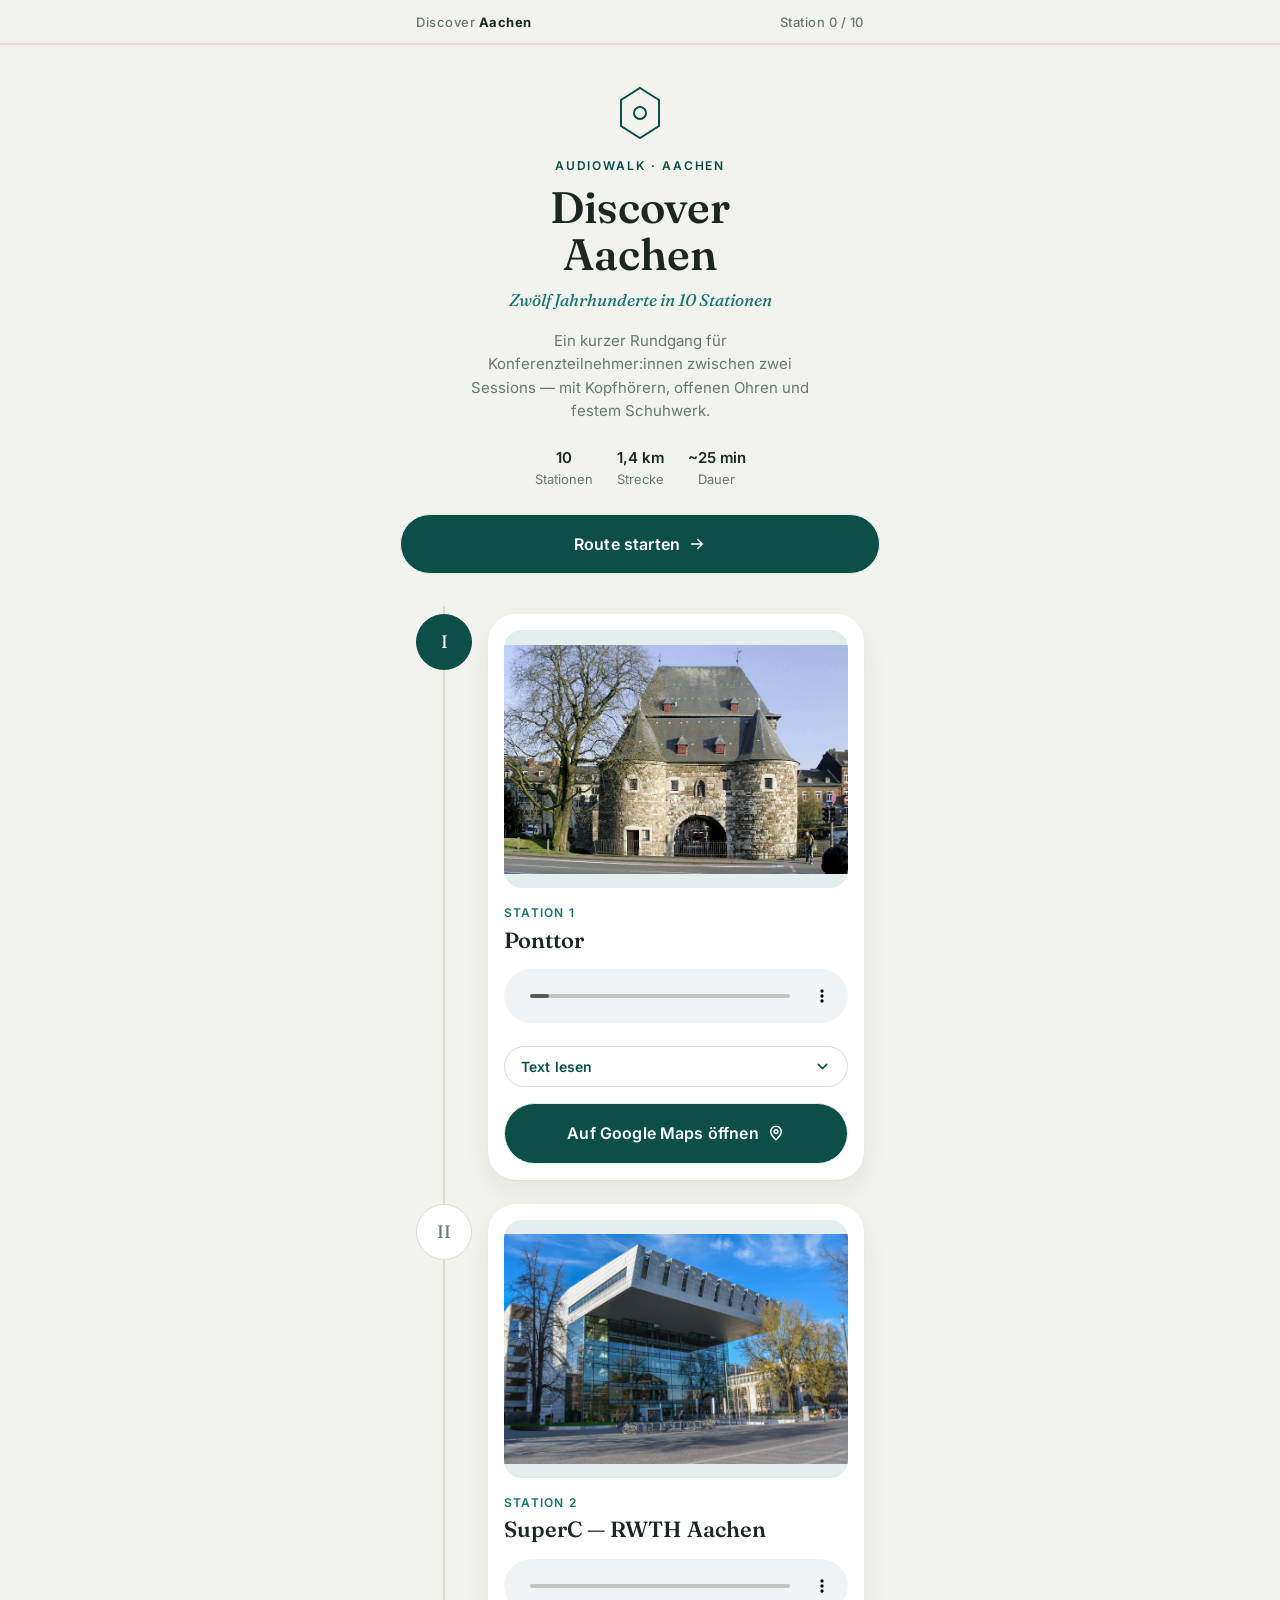
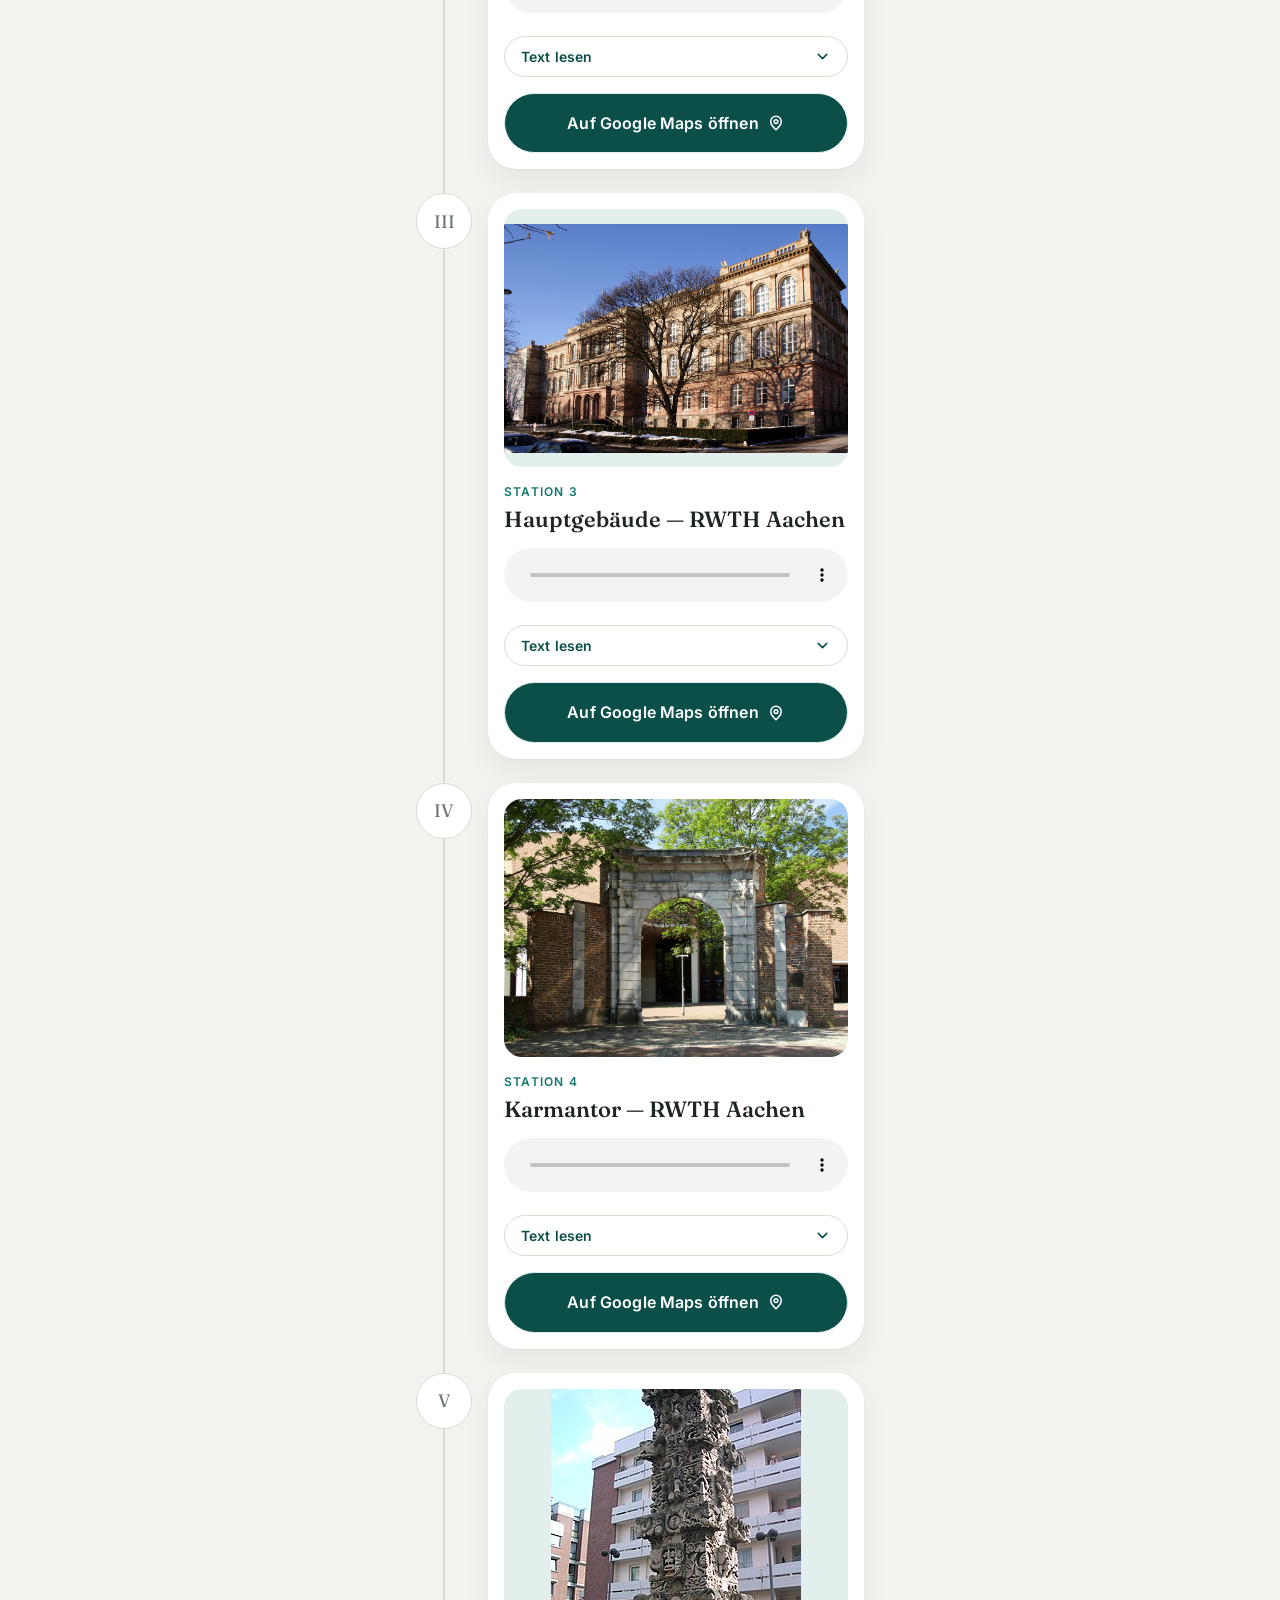
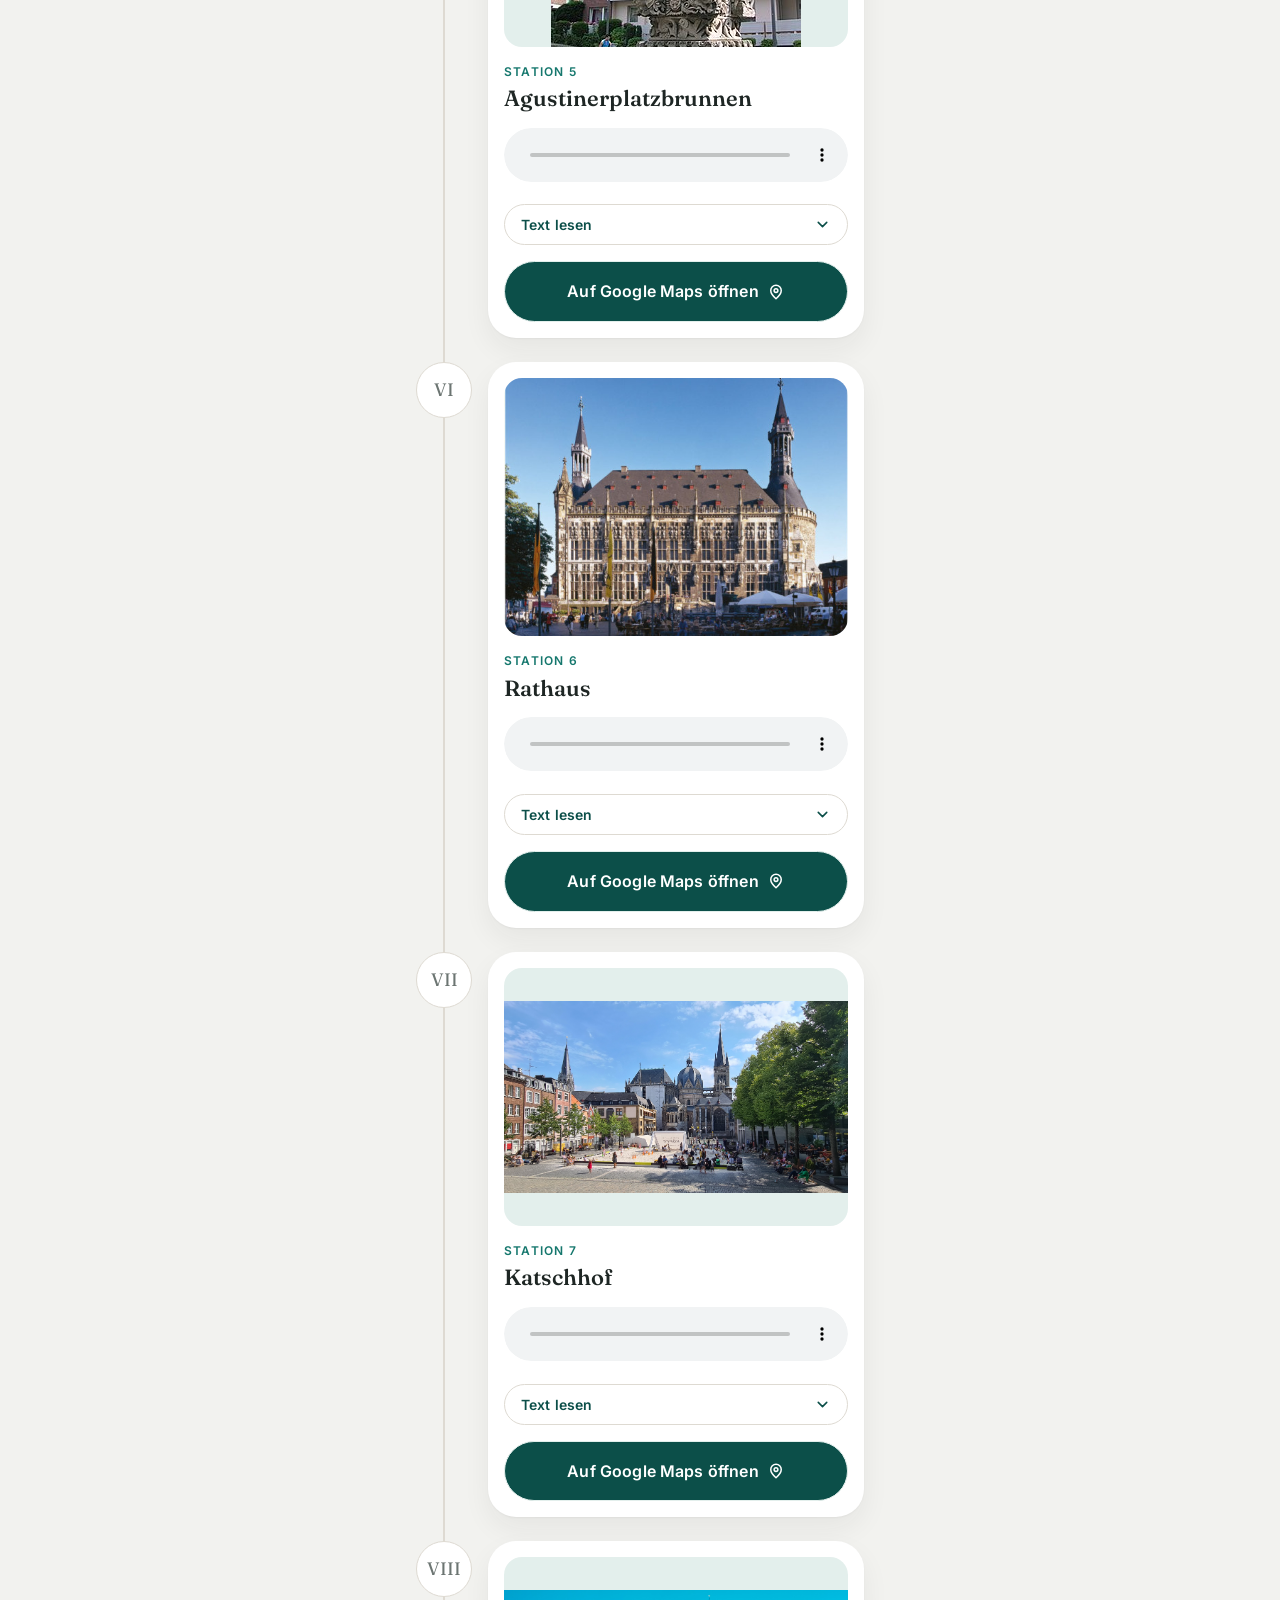
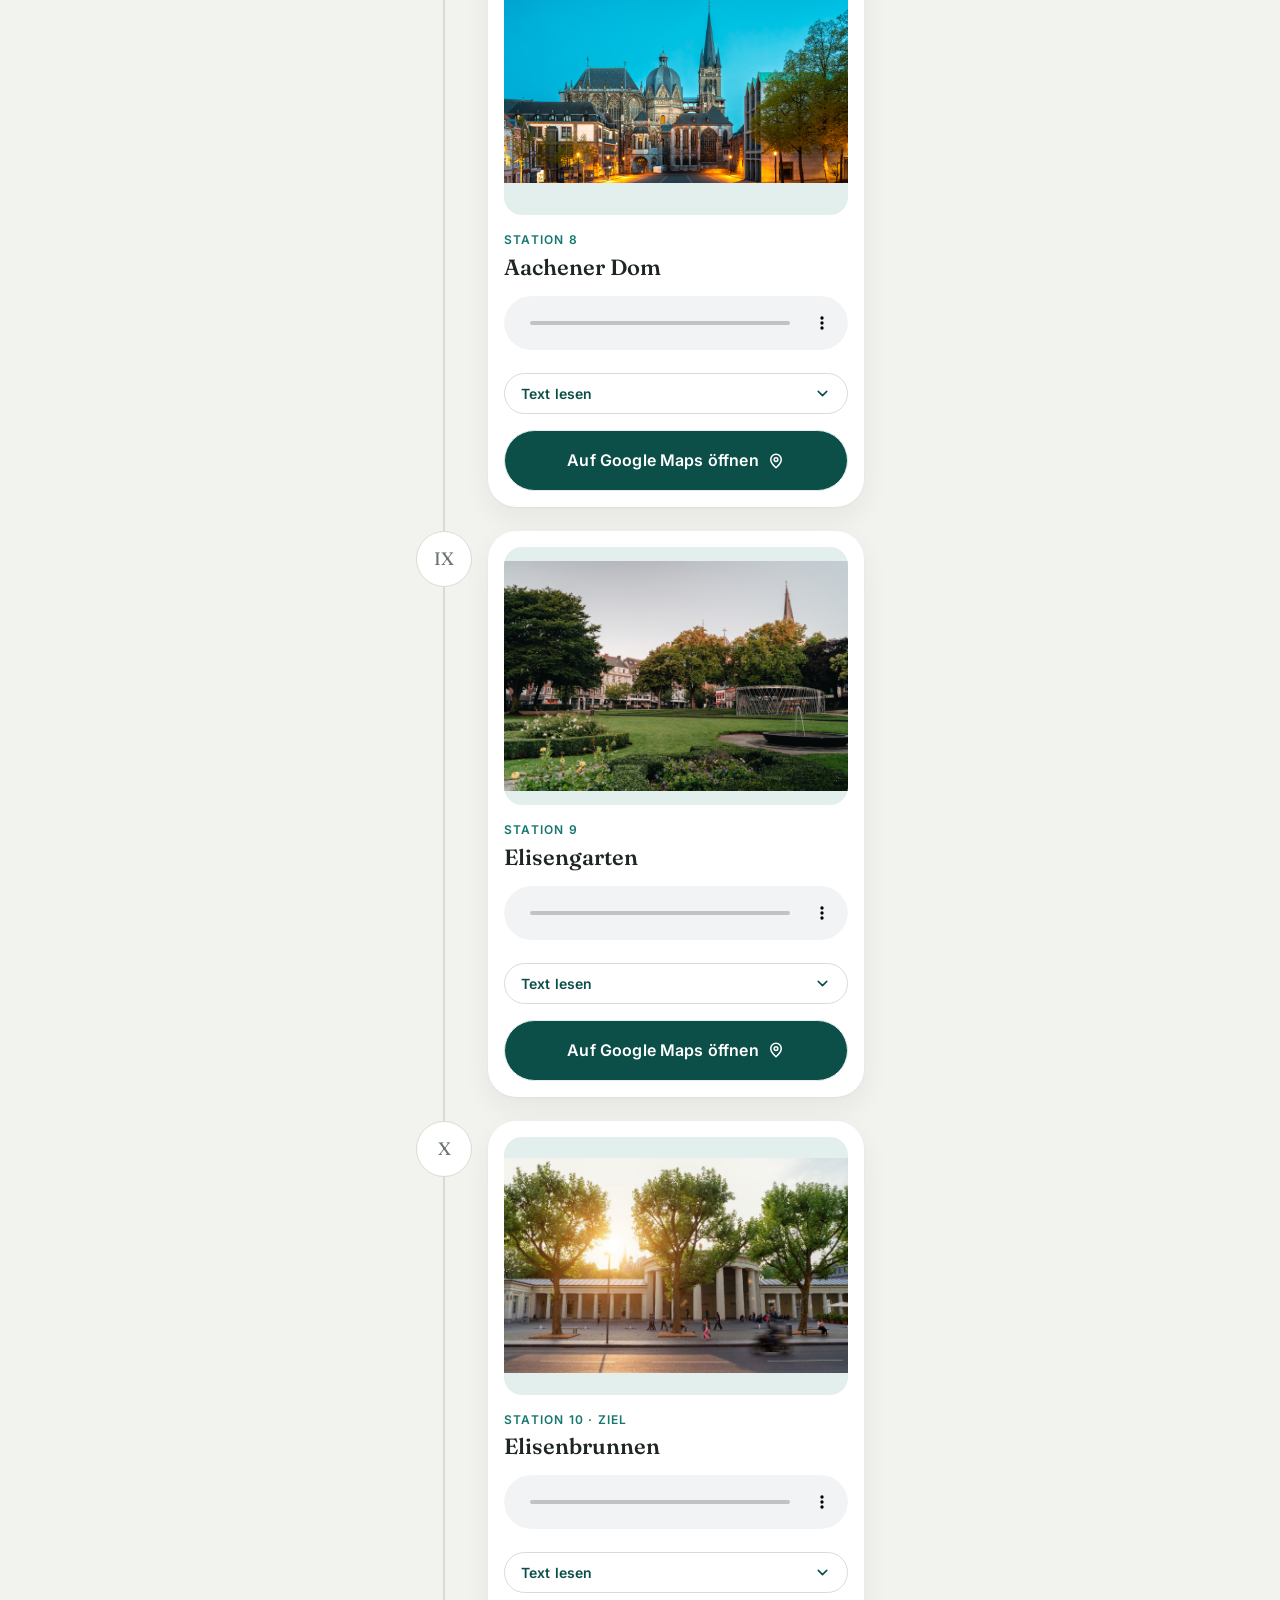
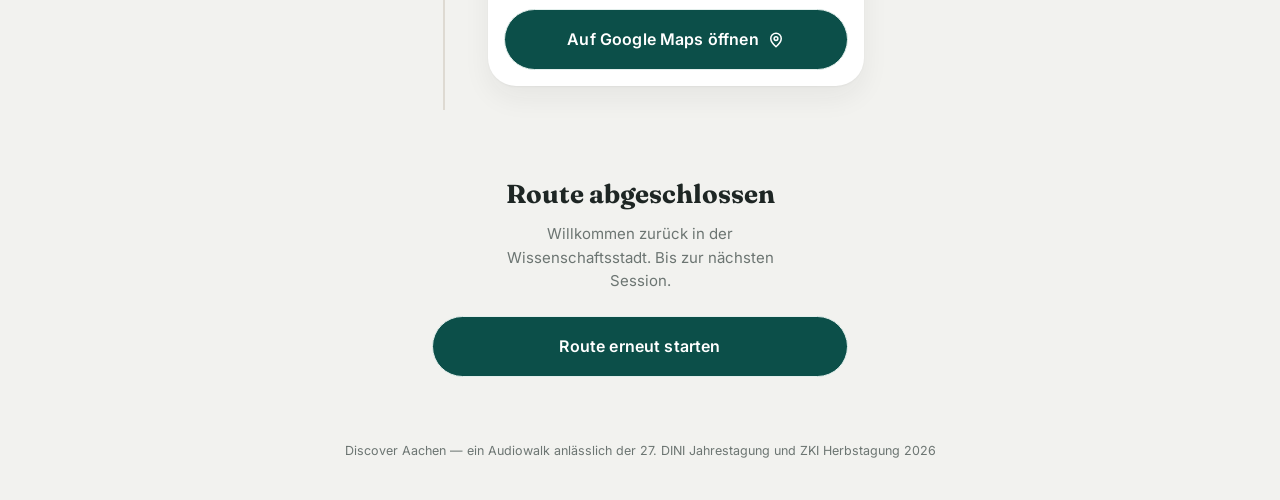
==== index.html @ d2f33d9a "Update index.html" ====
<!DOCTYPE html>
<html lang="de">
<head>
<meta charset="UTF-8">
<meta name="viewport" content="width=device-width, initial-scale=1.0, viewport-fit=cover">
<title>Discover Aachen — Audiowalk</title>
<meta name="description" content="Ein historischer Audiowalk durch Aachen für Konferenzteilnehmer:innen.">

<!-- ============================================================
     Schriften: Fraunces (Display, für Titel — wirkt wie in Stein
     gemeißelt, passend zur karolingischen Geschichte Aachens) und
     Inter (Fließtext/UI, sehr gut lesbar auf kleinen Bildschirmen).
     Beide fallen bei fehlender Verbindung sauber auf System-Fonts
     zurück (font-display: swap + Fallback-Stack).
     ============================================================ -->
<link rel="preconnect" href="https://fonts.googleapis.com">
<link rel="preconnect" href="https://fonts.gstatic.com" crossorigin>
<link href="https://fonts.googleapis.com/css2?family=Fraunces:opsz,wght@9..144,440;9..144,560;9..144,650&family=Inter:wght@400;500;600&display=swap" rel="stylesheet">

<!-- Gesamtes Styling ausgelagert -->
<link rel="stylesheet" href="style.css">
</head>
<body>

  <!-- ============================================================
       FORTSCHRITTSLEISTE
       Wird per JS aktualisiert: Stationsnummer + Füllbalken.
       ============================================================ -->
  <div class="progress-bar">
    <div class="progress-bar__inner">
      <span class="progress-bar__label">Discover <strong>Aachen</strong></span>
      <span class="progress-bar__label" id="progressLabel">Station 0 / 5</span>
    </div>
    <div class="progress-bar__track"><div class="progress-bar__fill" id="progressFill"></div></div>
  </div>

  <!-- ============================================================
       HERO
       ============================================================ -->
  <header class="hero wrap">
    <!-- Oktogon: Kernform der karolingischen Pfalzkapelle -->
    <svg class="hero__mark" viewBox="0 0 56 56" fill="none" xmlns="http://www.w3.org/2000/svg" aria-hidden="true">
      <path d="M28 3 L47 15 L47 41 L28 53 L9 41 L9 15 Z" stroke="currentColor" stroke-width="2"/>
      <circle cx="28" cy="28" r="6" stroke="currentColor" stroke-width="2"/>
    </svg>

    <span class="hero__eyebrow">Audiowalk · Aachen</span>
    <h1 class="hero__title">Discover<br>Aachen</h1>
    <p class="hero__subtitle">Zwölf Jahrhunderte in 10 Stationen</p>
    <p class="hero__text">
      Ein kurzer Rundgang für Konferenzteilnehmer:innen zwischen zwei Sessions —
      mit Kopfhörern, offenen Ohren und festem Schuhwerk.
    </p>

    <div class="hero__meta">
      <div><b id="stationCount">5</b>Stationen</div>
      <div><b>1,4&nbsp;km</b>Strecke</div>
      <div><b>~25&nbsp;min</b>Dauer</div>
    </div>

    <a href="#station-1" class="btn btn--ghost" id="startBtn">
      Route starten
      <svg viewBox="0 0 24 24" fill="none" stroke="currentColor" stroke-width="2" stroke-linecap="round"><path d="M5 12h14M13 6l6 6-6 6"/></svg>
    </a>
  </header>

  <!-- ============================================================
       ROUTE MIT STATIONEN
       Jede Station: Marker, Bild (SVG-Illustration), Audioplayer,
       kurzer Text, Button zum Standort auf Google Maps.
       ============================================================ -->
  <main class="wrap">
    <div class="route" id="route">
      <div class="route-line"></div>
      <div class="route-line__fill" id="routeFill"></div>

      <!-- Wird zur Laufzeit aus STATIONS (stations.js) befüllt (siehe
           script.js). Hier steht bewusst kein einziger Stations-Block
           im HTML. -->
      <div id="stationsContainer"></div>

    </div>

    <!-- ============================================================
         ABSCHLUSS
         ============================================================ -->
    <div class="finish">
      <h2 class="finish__title">Route abgeschlossen</h2>
      <p class="finish__text">Willkommen zurück in der Wissenschaftsstadt. Bis zur nächsten Session.</p>
      <a href="#top" class="btn btn--ghost" id="restartBtn">Route erneut starten</a>
    </div>
  </main>

  <footer>
    Discover Aachen — ein Audiowalk anlässlich der 27. DINI Jahrestagung und ZKI Herbstagung 2026
  </footer>

  <a id="top"></a>

  <!-- Reihenfolge wichtig: stations.js definiert STATIONS,
       script.js nutzt diese Daten zum Rendern und Steuern der Seite. -->
  <script src="stations.js"></script>
  <script src="script.js"></script>
</body>
</html>
---- style.css ----
/* ============================================================
   1. DESIGN TOKENS
   Farbpalette orientiert an Aachen: warmes Steingrau (Fassaden,
   Kopfsteinpflaster) + dunkles Petrol/Türkis als Akzent
   (angelehnt an die Kupferdächer & Thermalquellen der Stadt).
   ============================================================ */
:root {
  /* Grautöne */
  --color-bg:          #f2f2ef;
  --color-surface:     #ffffff;
  --color-ink:         #1e2624;
  --color-muted:       #6c7572;
  --color-line:        #dedad2;

  /* Petrol-Akzent */
  --color-accent:      #0c4f49;
  --color-accent-light:#15776d;
  --color-accent-soft: #e3efec;

  /* Typografie */
  --font-display: 'Fraunces', Georgia, 'Times New Roman', serif;
  --font-body:    'Inter', -apple-system, BlinkMacSystemFont, 'Segoe UI', sans-serif;

  /* Layout */
  --max-width: 480px;
  --radius-lg: 28px;
  --radius-md: 18px;
  --space-1: 8px;
  --space-2: 16px;
  --space-3: 24px;
  --space-4: 40px;
}

/* ============================================================
   2. RESET & GRUNDLAGEN
   ============================================================ */
* { box-sizing: border-box; }
html { -webkit-text-size-adjust: 100%; }

body {
  margin: 0;
  background: var(--color-bg);
  color: var(--color-ink);
  font-family: var(--font-body);
  font-size: 16px;
  line-height: 1.55;
  -webkit-font-smoothing: antialiased;
}

img, svg { display: block; max-width: 100%; }

a { color: inherit; }

/* Sichtbarer Fokus für Tastatur/Screenreader-Nutzung unterwegs */
:focus-visible {
  outline: 2px solid var(--color-accent);
  outline-offset: 3px;
}

/* Bewegung reduzieren, wenn vom Betriebssystem gewünscht */
@media (prefers-reduced-motion: reduce) {
  html { scroll-behavior: auto !important; }
  * { animation: none !important; transition: none !important; }
}

.wrap {
  max-width: var(--max-width);
  margin: 0 auto;
  padding: 0 var(--space-2);
}

/* ============================================================
   3. FORTSCHRITTSLEISTE (fixiert oben)
   Zeigt dezent, wo in der Route man sich befindet.
   ============================================================ */
.progress-bar {
  position: sticky;
  top: 0;
  z-index: 20;
  background: rgba(242, 242, 239, 0.88);
  backdrop-filter: blur(6px);
  -webkit-backdrop-filter: blur(6px);
  border-bottom: 1px solid var(--color-line);
}

.progress-bar__inner {
  display: flex;
  align-items: center;
  justify-content: space-between;
  max-width: var(--max-width);
  margin: 0 auto;
  padding: 12px var(--space-2);
  font-size: 13px;
  letter-spacing: 0.04em;
  color: var(--color-muted);
}

.progress-bar__label { font-weight: 500; }
.progress-bar__label strong { color: var(--color-ink); }

.progress-bar__track {
  position: absolute;
  left: 0; bottom: -1px;
  height: 2px;
  width: 100%;
  background: var(--color-line);
}
.progress-bar__fill {
  height: 100%;
  width: 0%; /* wird per JS gesetzt */
  background: var(--color-accent);
  transition: width 0.25s ease-out;
}

/* ============================================================
   4. HERO
   ============================================================ */
.hero {
  padding: var(--space-4) 0 var(--space-3);
  text-align: center;
}

.hero__mark {
  width: 56px;
  height: 56px;
  margin: 0 auto var(--space-2);
  color: var(--color-accent);
}

.hero__eyebrow {
  display: block;
  font-size: 12px;
  font-weight: 600;
  letter-spacing: 0.16em;
  text-transform: uppercase;
  color: var(--color-accent);
  margin-bottom: var(--space-1);
}

.hero__title {
  font-family: var(--font-display);
  font-weight: 560;
  font-size: clamp(34px, 9vw, 44px);
  line-height: 1.08;
  margin: 0 0 var(--space-1);
}

.hero__subtitle {
  font-family: var(--font-display);
  font-style: italic;
  font-weight: 440;
  color: var(--color-accent-light);
  font-size: 17px;
  margin: 0 0 var(--space-2);
}

.hero__text {
  color: var(--color-muted);
  font-size: 15px;
  max-width: 38ch;
  margin: 0 auto var(--space-3);
}

.hero__meta {
  display: flex;
  justify-content: center;
  gap: var(--space-3);
  font-size: 13px;
  color: var(--color-muted);
  margin-bottom: var(--space-3);
}
.hero__meta b { display: block; color: var(--color-ink); font-size: 15px; font-weight: 600; }

/* ============================================================
   5. GROSSE BUTTONS
   Ein durchgängiger Button-Stil für alle Handlungsaufforderungen.
   ============================================================ */
.btn {
  display: inline-flex;
  align-items: center;
  justify-content: center;
  gap: 8px;
  width: 100%;
  padding: 17px 24px;
  border: none;
  border-radius: 999px;
  font-family: var(--font-body);
  font-size: 16px;
  font-weight: 600;
  letter-spacing: 0.01em;
  cursor: pointer;
  -webkit-tap-highlight-color: transparent;
  transition: transform 0.15s ease, background 0.2s ease;
  text-decoration: none;
}
.btn:active { transform: scale(0.97); }

.btn--primary {
  background: transparent;
  color: var(--color-accent);
  
}
.btn--primary:hover { background: var(--color-accent); }

.btn--ghost {
  background: var(--color-accent);
  color: #ffffff;
  border: 1.5px solid var(--color-accent-soft);
}
.btn--ghost:hover { border-color: var(--color-accent-light); }

.btn svg { width: 18px; height: 18px; flex-shrink: 0; }

/* ============================================================
   6. ROUTE / STATIONEN
   Signatur-Element: eine vertikale "Weglinie" verbindet die
   Stationen wie eine Route auf einem Stadtplan. Eine zweite,
   petrolfarbene Linie füllt sich beim Scrollen und macht den
   eigenen Fortschritt entlang der Strecke sichtbar.
   ============================================================ */
.route {
  position: relative;
  padding: var(--space-2) 0 var(--space-4);
}

.route-line {
  position: absolute;
  left: 27px;
  top: 8px;
  bottom: 40px;
  width: 2px;
  background: var(--color-line);
}

.route-line__fill {
  position: absolute;
  left: 27px;
  top: 8px;
  width: 2px;
  height: 0%; /* Höhe wird per JS als Scroll-Fortschritt gesetzt */
  background: var(--color-accent);
}

.station {
  position: relative;
  display: flex;
  gap: var(--space-2);
  margin-bottom: var(--space-3);
  scroll-margin-top: 64px; /* Platz für die fixierte Fortschrittsleiste */
}

/* Meilenstein-Marker: nummeriert wie ein historischer Wegstein */
.station__marker {
  position: relative;
  flex-shrink: 0;
  width: 56px;
  height: 56px;
  border-radius: 50%;
  background: var(--color-surface);
  border: 1.5px solid var(--color-line);
  display: flex;
  align-items: center;
  justify-content: center;
  font-family: var(--font-display);
  font-size: 18px;
  color: var(--color-muted);
  transition: background 0.3s ease, border-color 0.3s ease, color 0.3s ease;
  z-index: 1;
}

/* Aktive Station (im Sichtbereich) wird petrolfarben hervorgehoben */
.station.is-active .station__marker {
  background: var(--color-accent);
  border-color: var(--color-accent);
  color: #ffffff;
}

.station__card {
  flex: 1;
  min-width: 0;
  background: var(--color-surface);
  border-radius: var(--radius-lg);
  padding: var(--space-2);
  box-shadow: 0 1px 2px rgba(30, 38, 36, 0.04), 0 12px 28px rgba(30, 38, 36, 0.06);
}

.station__figure {
  aspect-ratio: 4 / 3;
  border-radius: var(--radius-md);
  background: var(--color-accent-soft);
  overflow: hidden;
  margin-bottom: var(--space-2);
  display: flex;
  align-items: center;
  justify-content: center;
}

/* Eigens gezeichnete Wahrzeichen-Illustrationen statt Fotos:
   ruhiger, konsistenter Stil, keine Ladezeiten/Lizenzfragen. */
.station__figure svg {
  width: 62%;
  height: 62%;
  color: var(--color-accent);
}

.station__eyebrow {
  font-size: 12px;
  font-weight: 600;
  letter-spacing: 0.1em;
  text-transform: uppercase;
  color: var(--color-accent-light);
  margin: 0 0 4px;
}

.station__title {
  font-family: var(--font-display);
  font-weight: 560;
  font-size: 22px;
  line-height: 1.2;
  margin: 0 0 var(--space-2);
}

.station__audio {
  width: 100%;
  margin-bottom: var(--space-2);
  accent-color: var(--color-accent);
  border-radius: 999px;
}

.station__text {
  font-size: 15px;
  color: var(--color-ink);
  opacity: 0.85;
  margin: 0 0 var(--space-2);
}

/* ------------------------------------------------------------
   Auf-/zuklappbarer Stationstext
   Grundzustand: eingeklappt. Der Umschalter ist bewusst
   zurueckhaltend gestaltet, damit der Maps-Button darunter der
   auffaelligere bleibt.
   ------------------------------------------------------------ */
.station__toggle {
  display: flex;
  align-items: center;
  justify-content: space-between;
  gap: 8px;
  width: 100%;
  margin: 0 0 var(--space-2);
  padding: 11px 16px;
  background: transparent;
  border: 1.5px solid var(--color-line);
  border-radius: 999px;
  color: var(--color-accent);
  font-family: var(--font-body);
  font-size: 14px;
  font-weight: 600;
  letter-spacing: 0.01em;
  cursor: pointer;
  -webkit-tap-highlight-color: transparent;
  transition: border-color 0.2s ease, background 0.2s ease;
}

.station__toggle:hover { border-color: var(--color-accent-light); }
.station__toggle.is-open { background: var(--color-accent-soft); border-color: var(--color-accent-soft); }

.station__chevron {
  width: 17px;
  height: 17px;
  flex-shrink: 0;
  /* Der Chevron zeigt im Markup nach rechts (">"). Eingeklappt
     wird er nach unten gedreht, ausgeklappt nach oben. */
  transform: rotate(90deg);
  transition: transform 0.2s ease;
}

.station__toggle.is-open .station__chevron { transform: rotate(-90deg); }

/* Letzter Absatz im aufgeklappten Bereich braucht keinen
   zusaetzlichen Abstand — der Button darunter bringt seinen mit. */
.station__collapse .station__text:last-child { margin-bottom: var(--space-2); }

/* ============================================================
   7. ABSCHLUSS
   ============================================================ */
.finish {
  text-align: center;
  padding: var(--space-3) var(--space-2) var(--space-4);
}
.finish__title {
  font-family: var(--font-display);
  font-size: 26px;
  margin: 0 0 var(--space-1);
}
.finish__text {
  color: var(--color-muted);
  font-size: 15px;
  max-width: 34ch;
  margin: 0 auto var(--space-3);
}

footer {
  text-align: center;
  padding: var(--space-3) var(--space-2) var(--space-4);
  color: var(--color-muted);
  font-size: 12.5px;
}
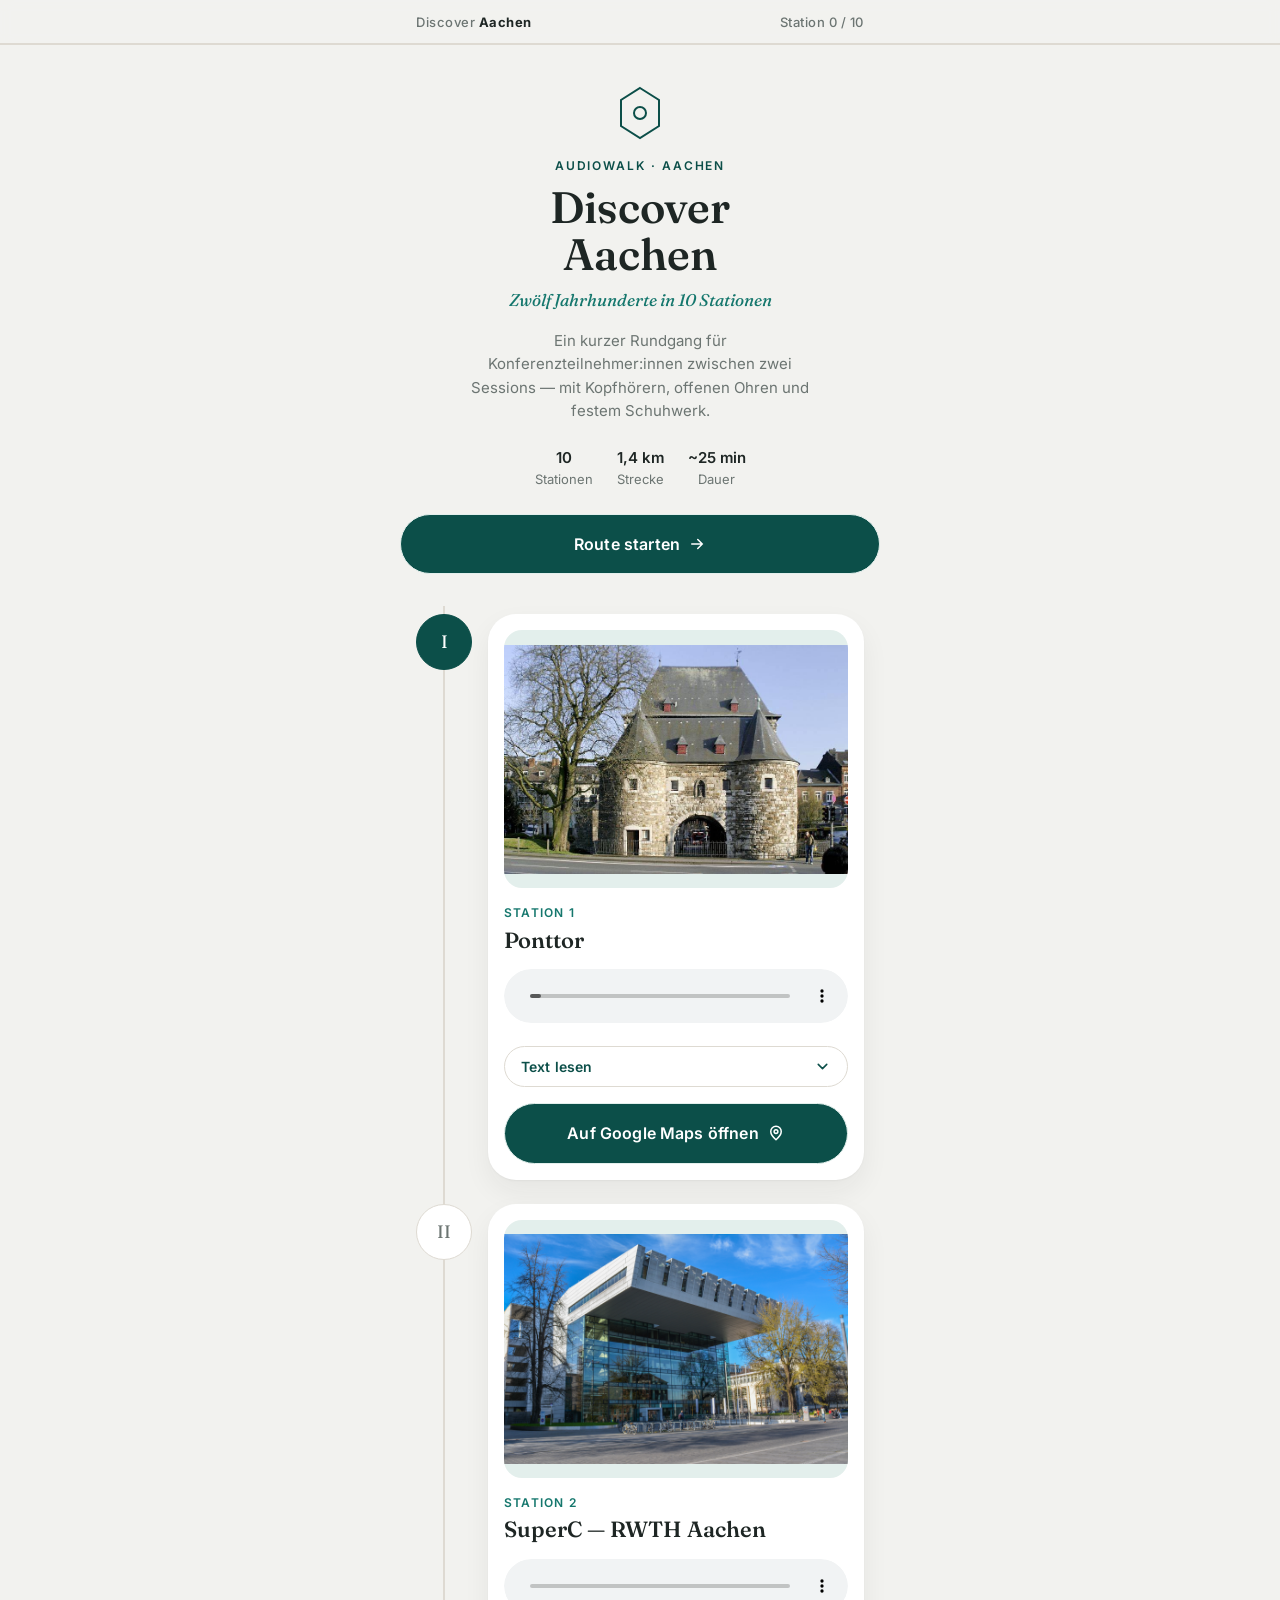
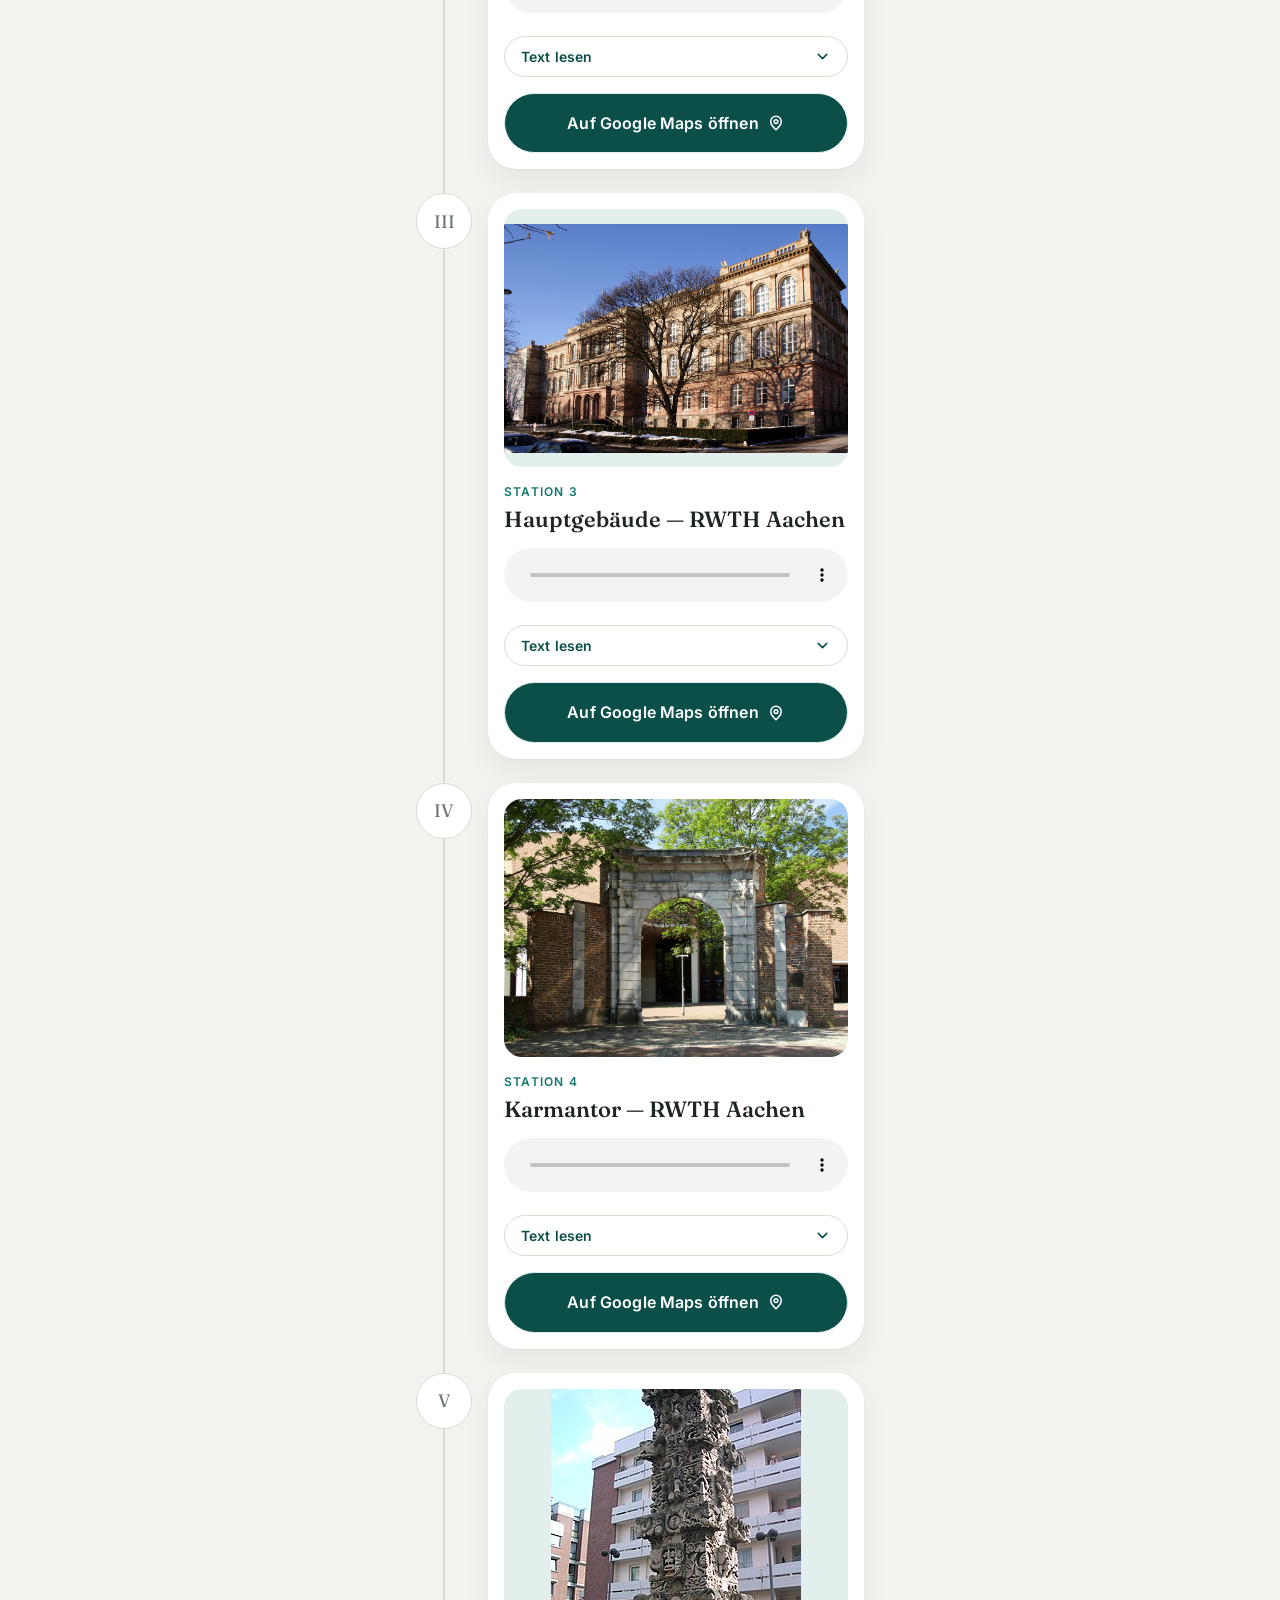
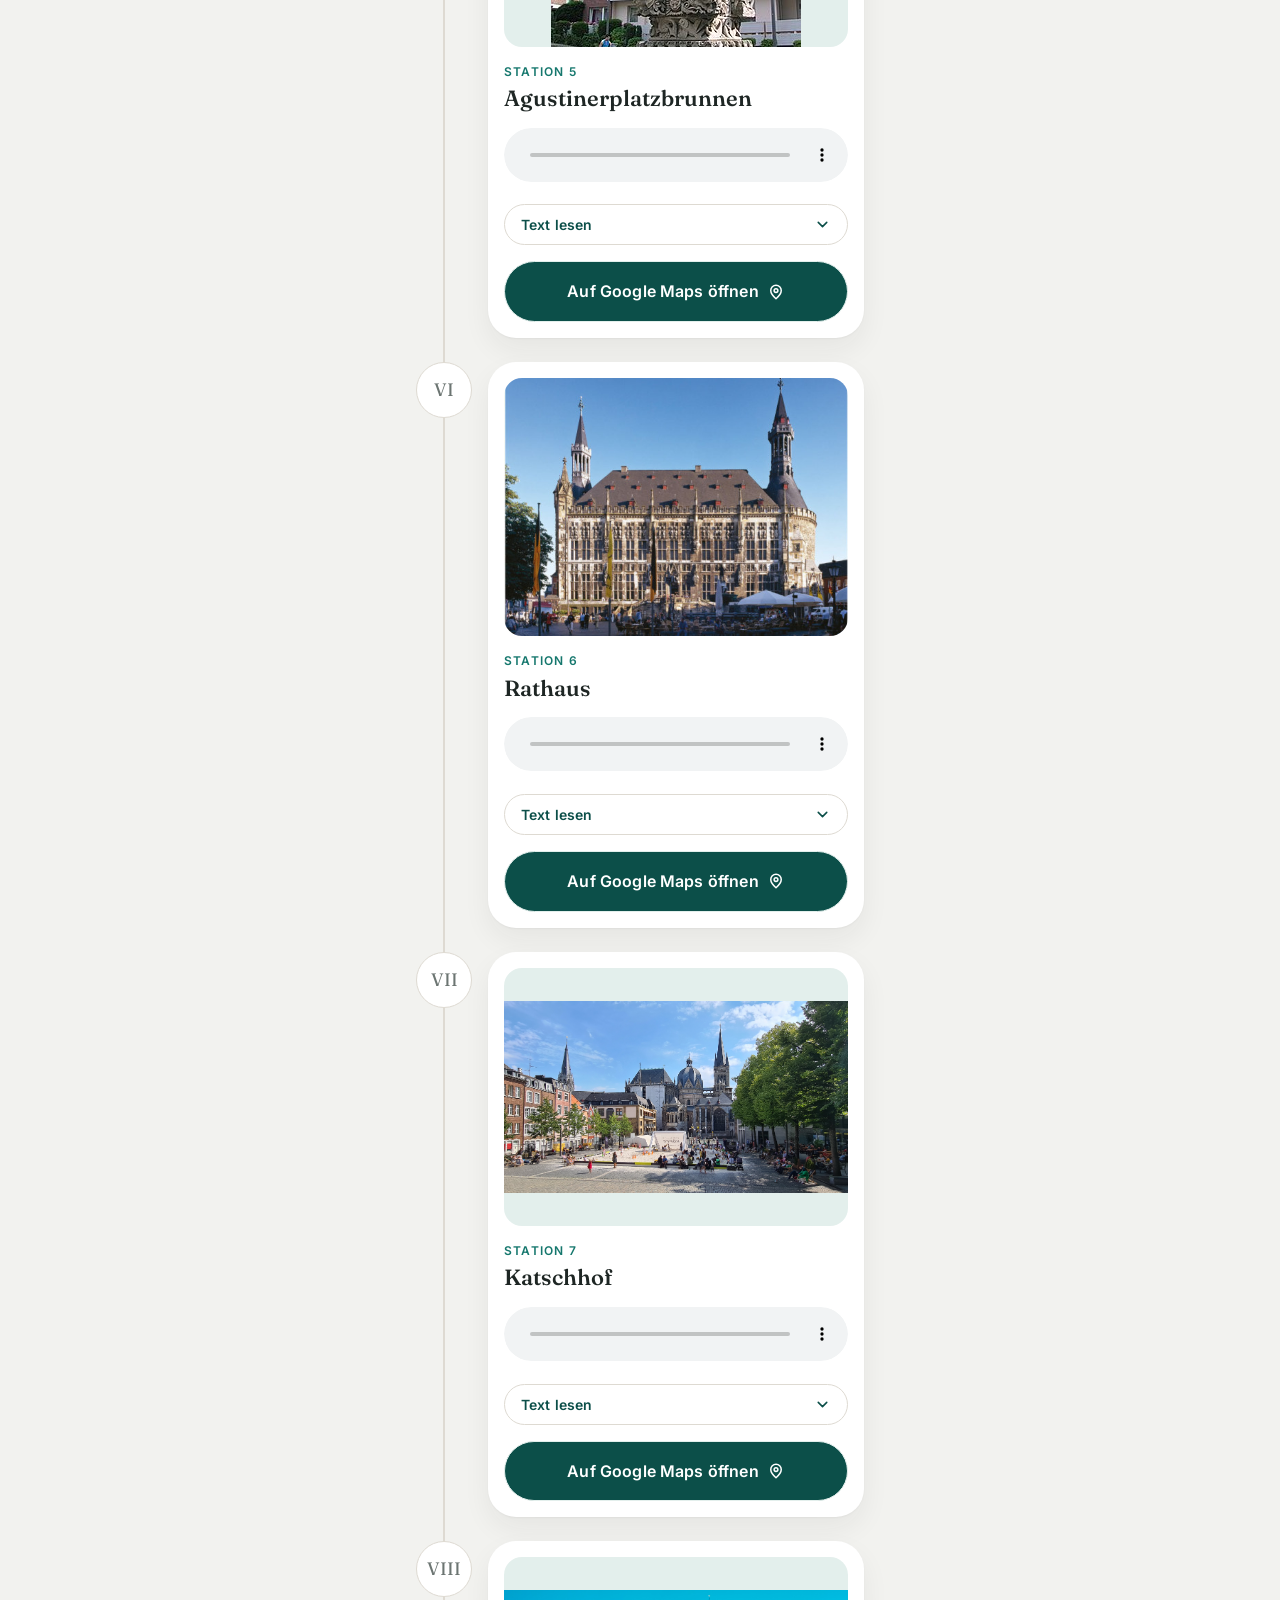
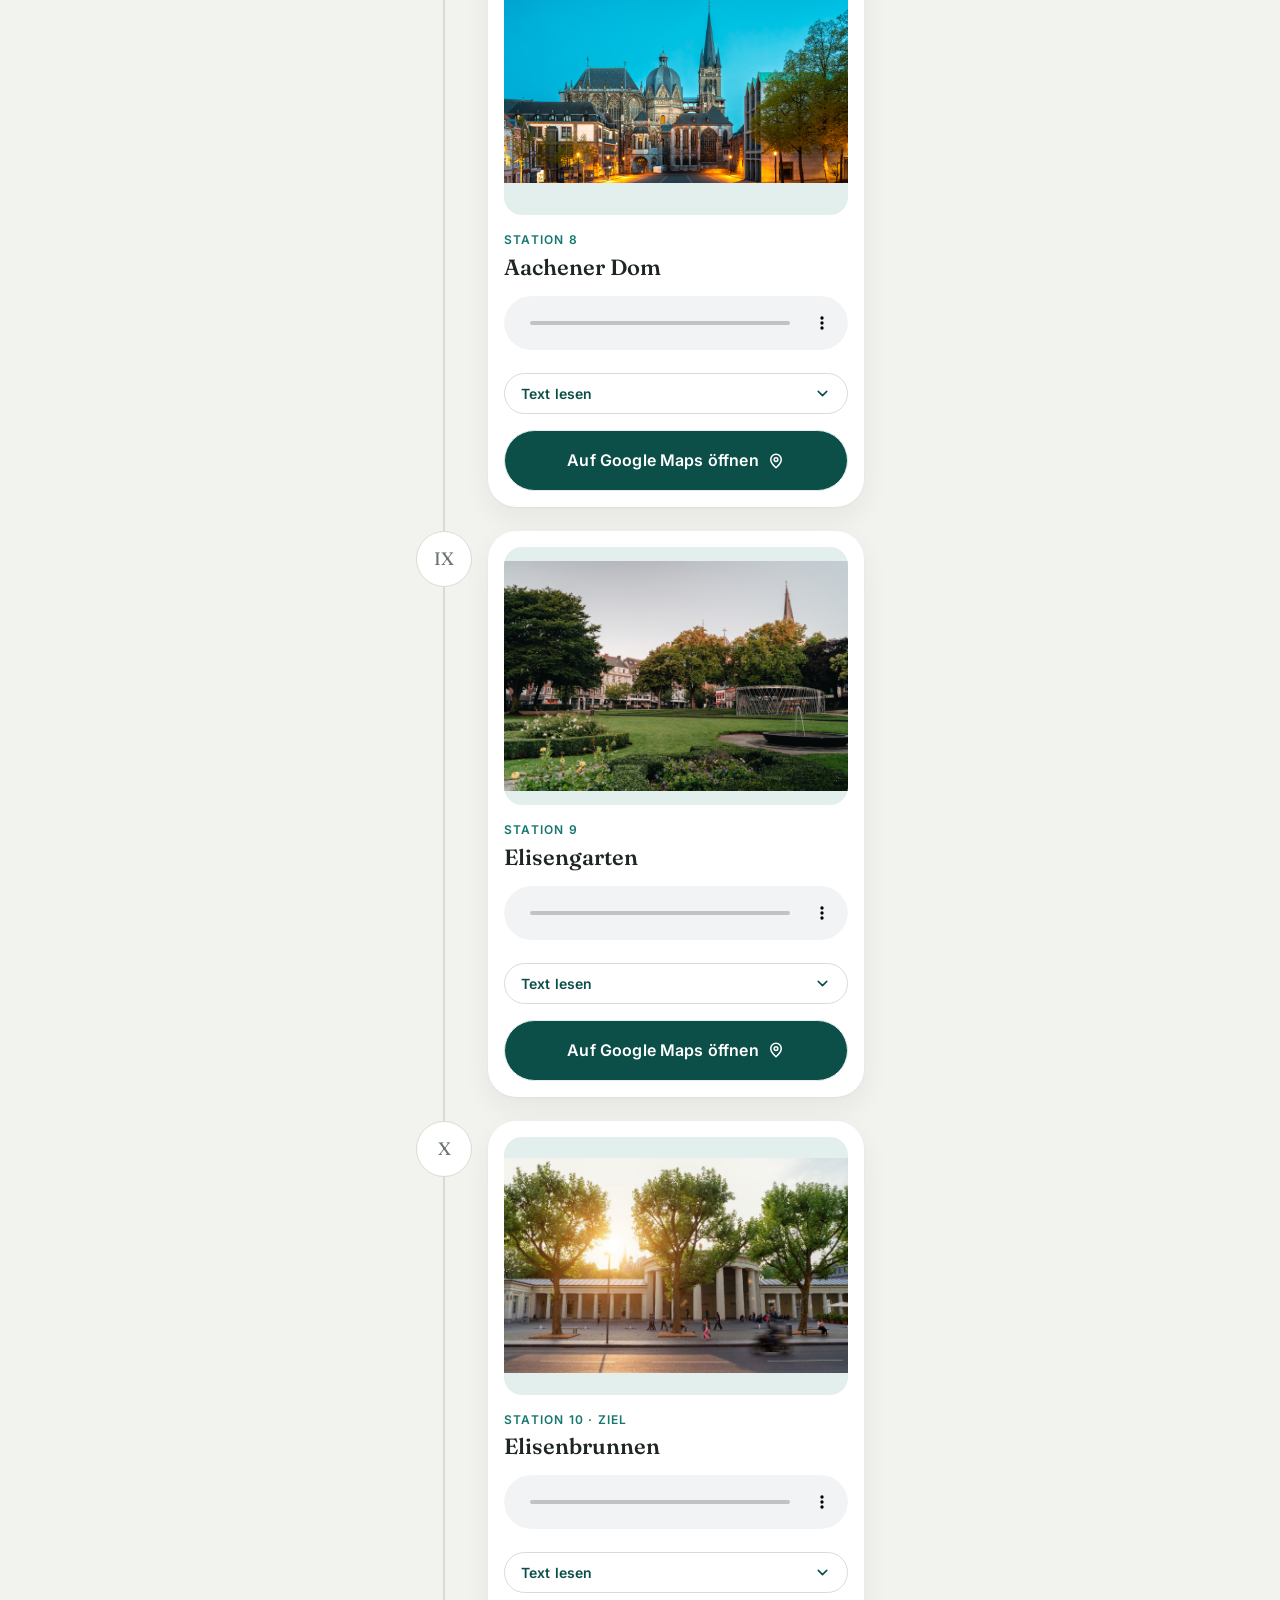
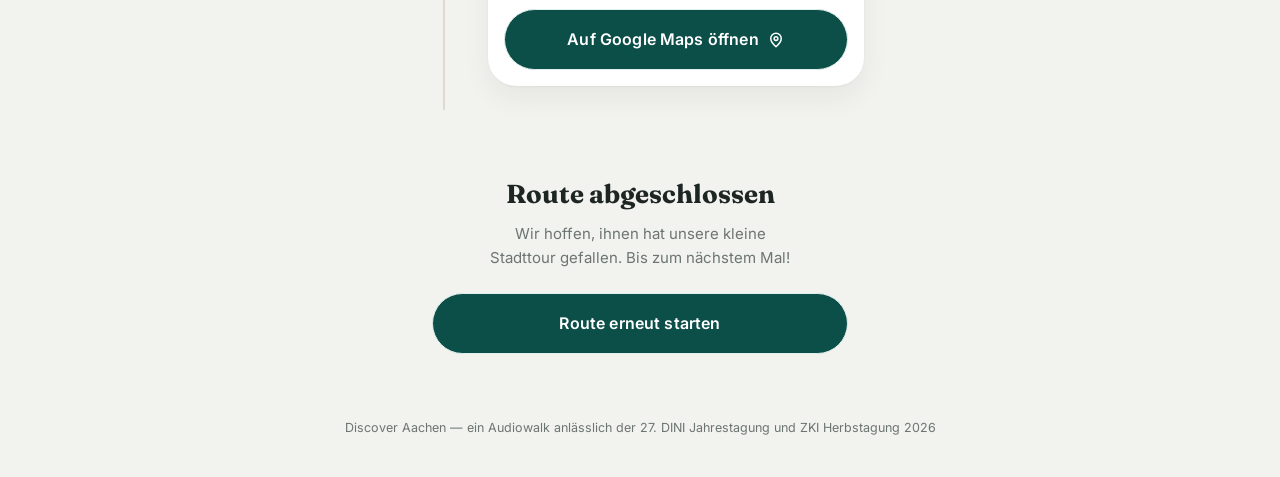
==== commit 2dd9c55f: "Update index.html" ====
--- a/index.html
+++ b/index.html
@@ -86,7 +86,7 @@
          ============================================================ -->
     <div class="finish">
       <h2 class="finish__title">Route abgeschlossen</h2>
-      <p class="finish__text">Willkommen zurück in der Wissenschaftsstadt. Bis zur nächsten Session.</p>
+      <p class="finish__text">Wir hoffen, ihnen hat unsere kleine Stadttour gefallen. Bis zum nächstem Mal!</p>
       <a href="#top" class="btn btn--ghost" id="restartBtn">Route erneut starten</a>
     </div>
   </main>
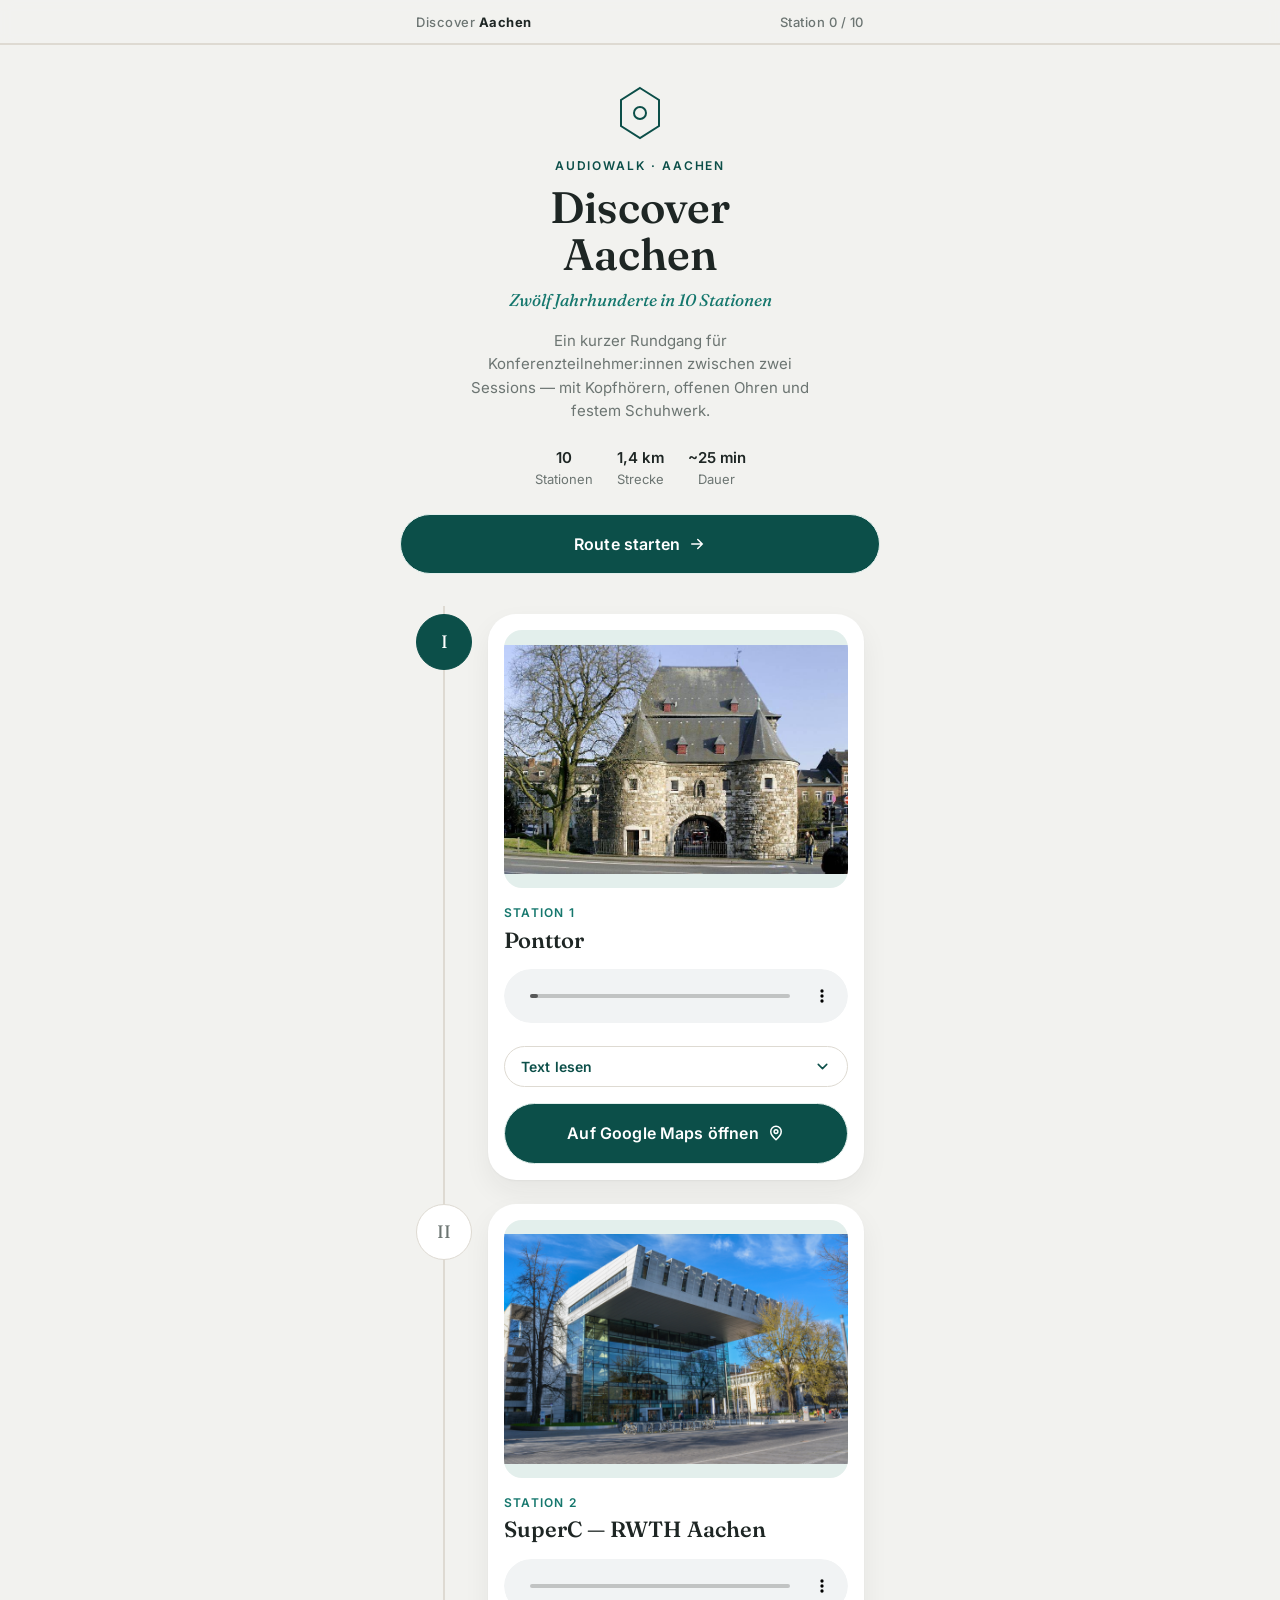
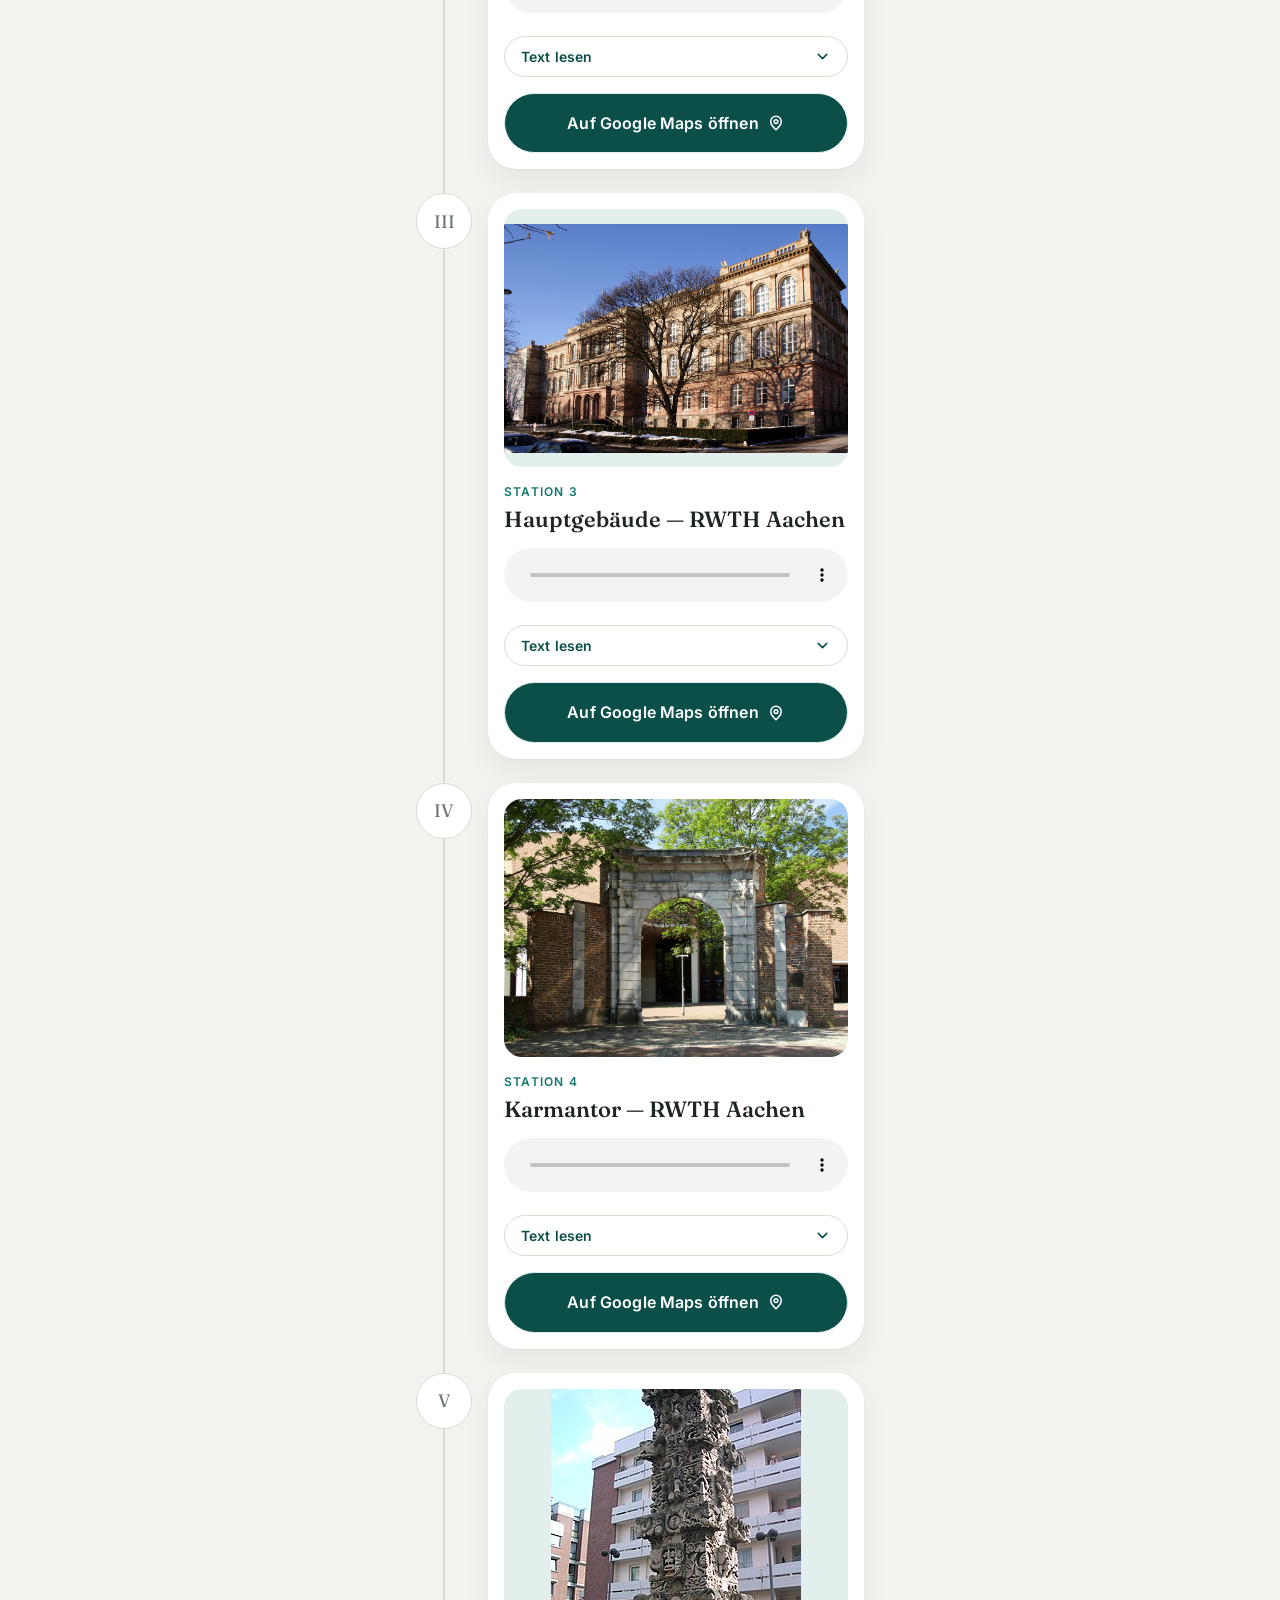
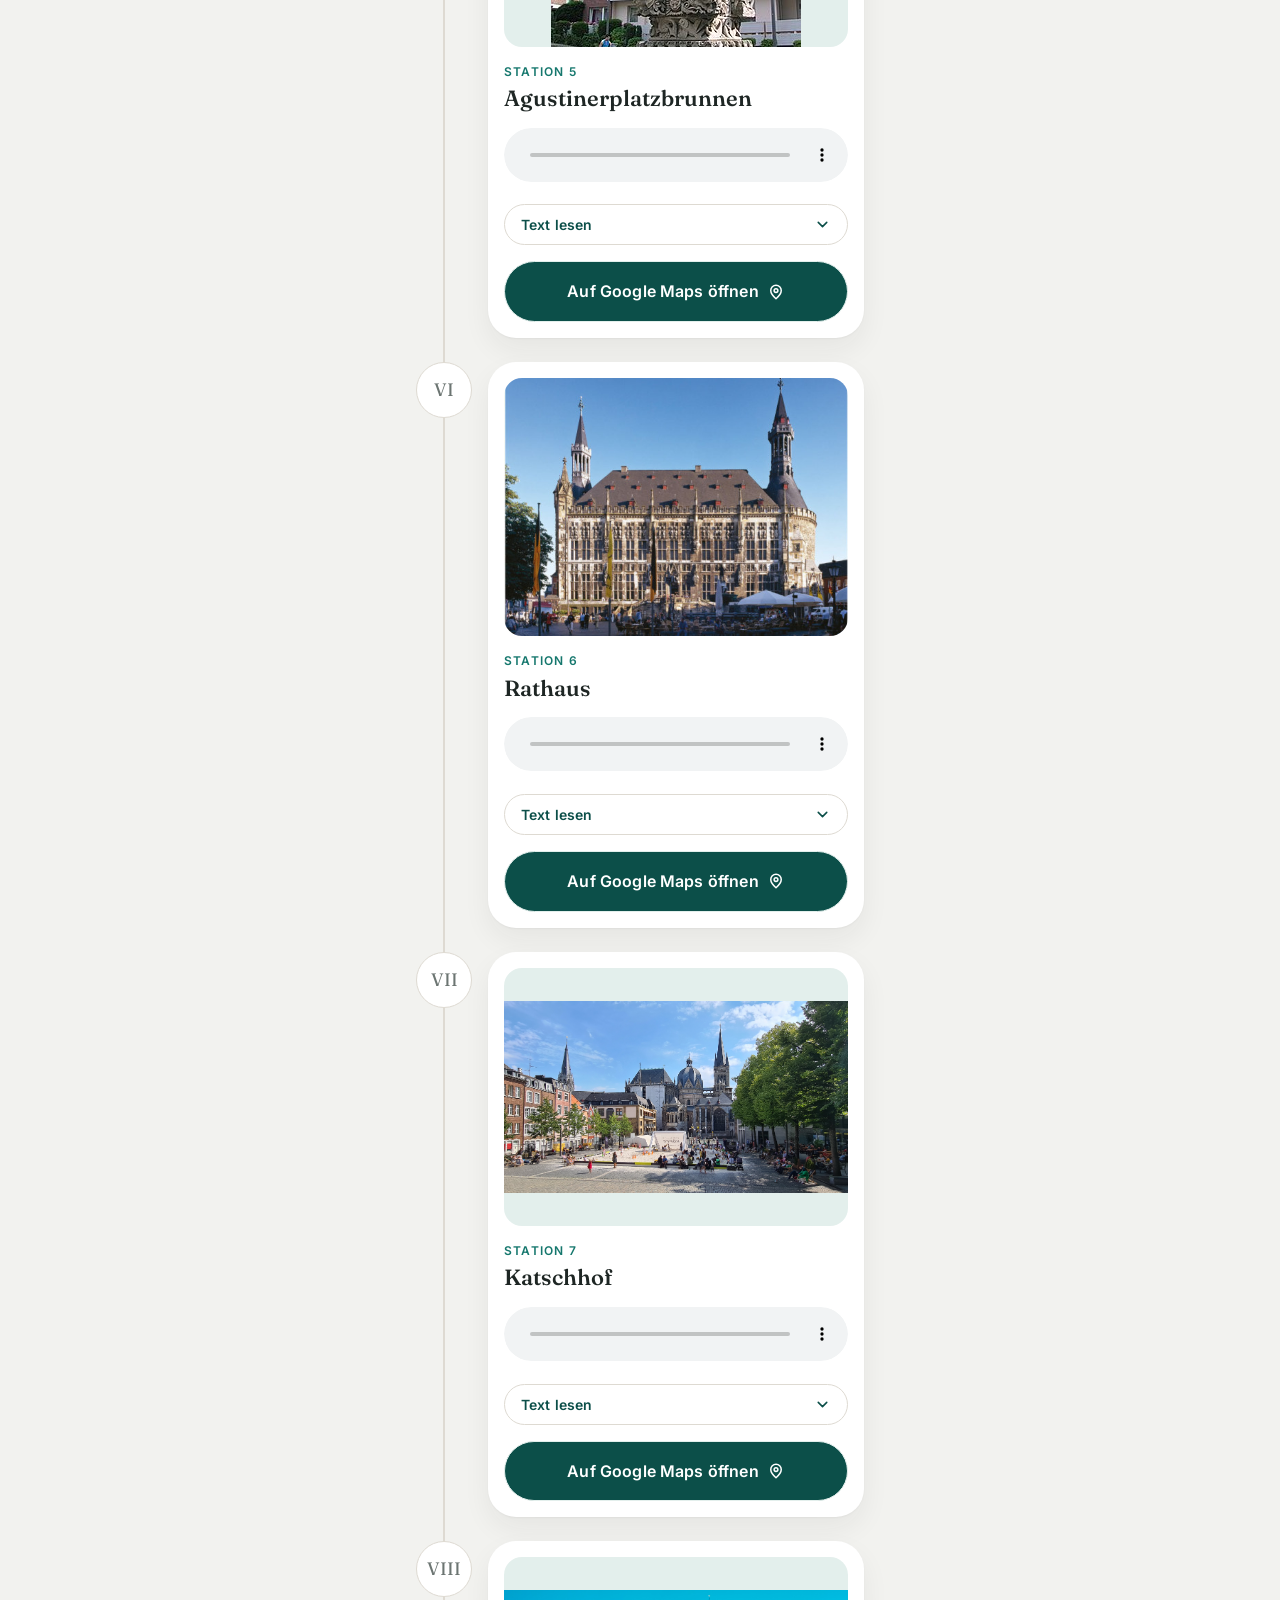
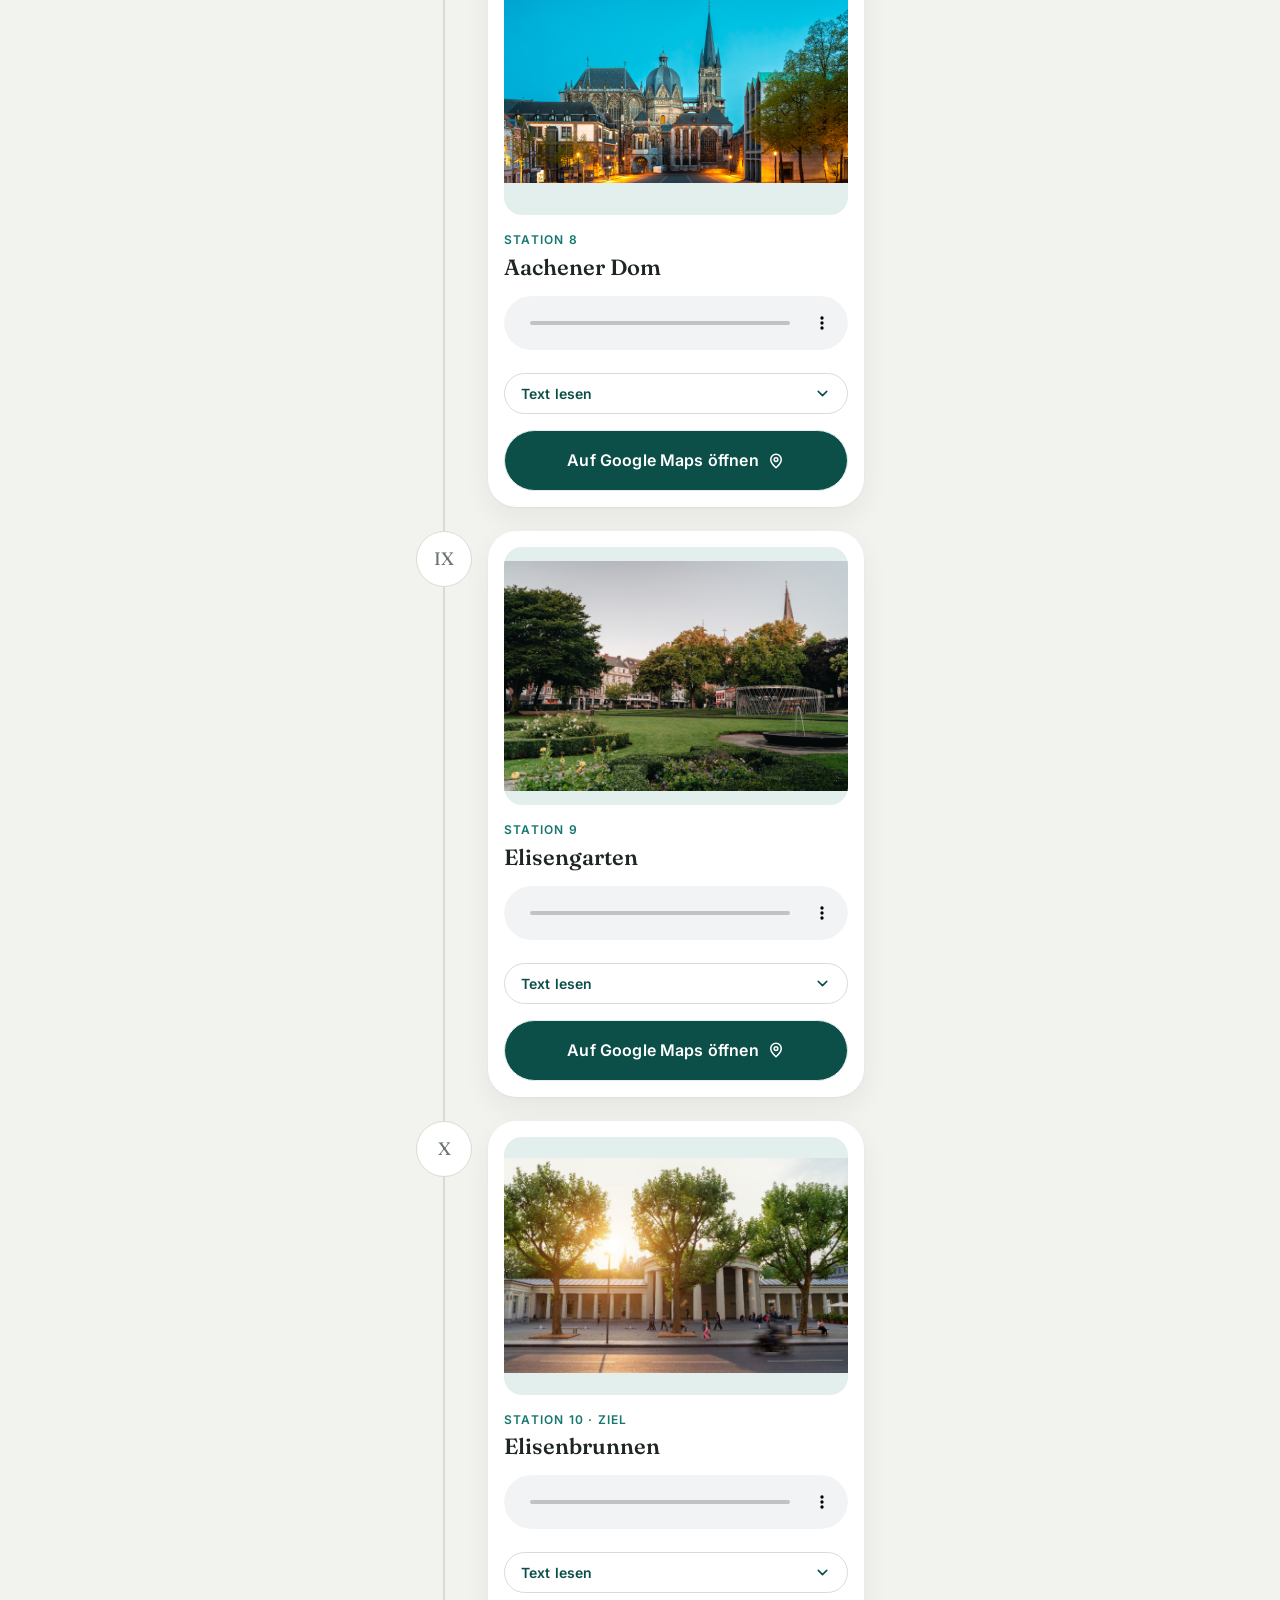
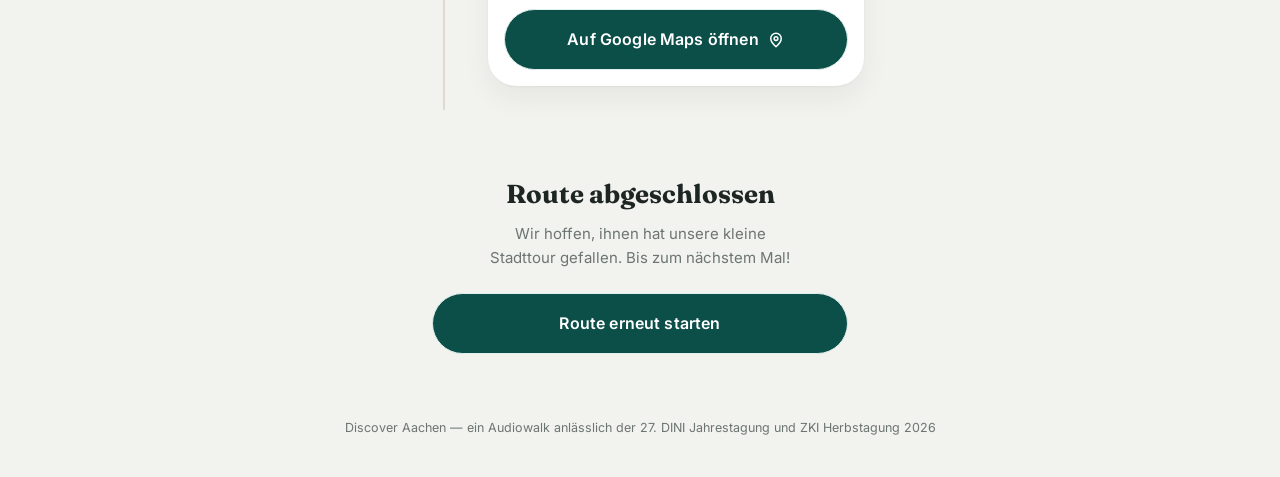
==== commit 99e2a40f: "Update index.html" ====
--- a/index.html
+++ b/index.html
@@ -92,7 +92,8 @@
   </main>
 
   <footer>
-    Discover Aachen — ein Audiowalk anlässlich der 27. DINI Jahrestagung und ZKI Herbstagung 2026
+    Discover Aachen — ein Audiowalk anlässlich der 
+    27. DINI Jahrestagung und ZKI Herbstagung 2026
   </footer>
 
   <a id="top"></a>
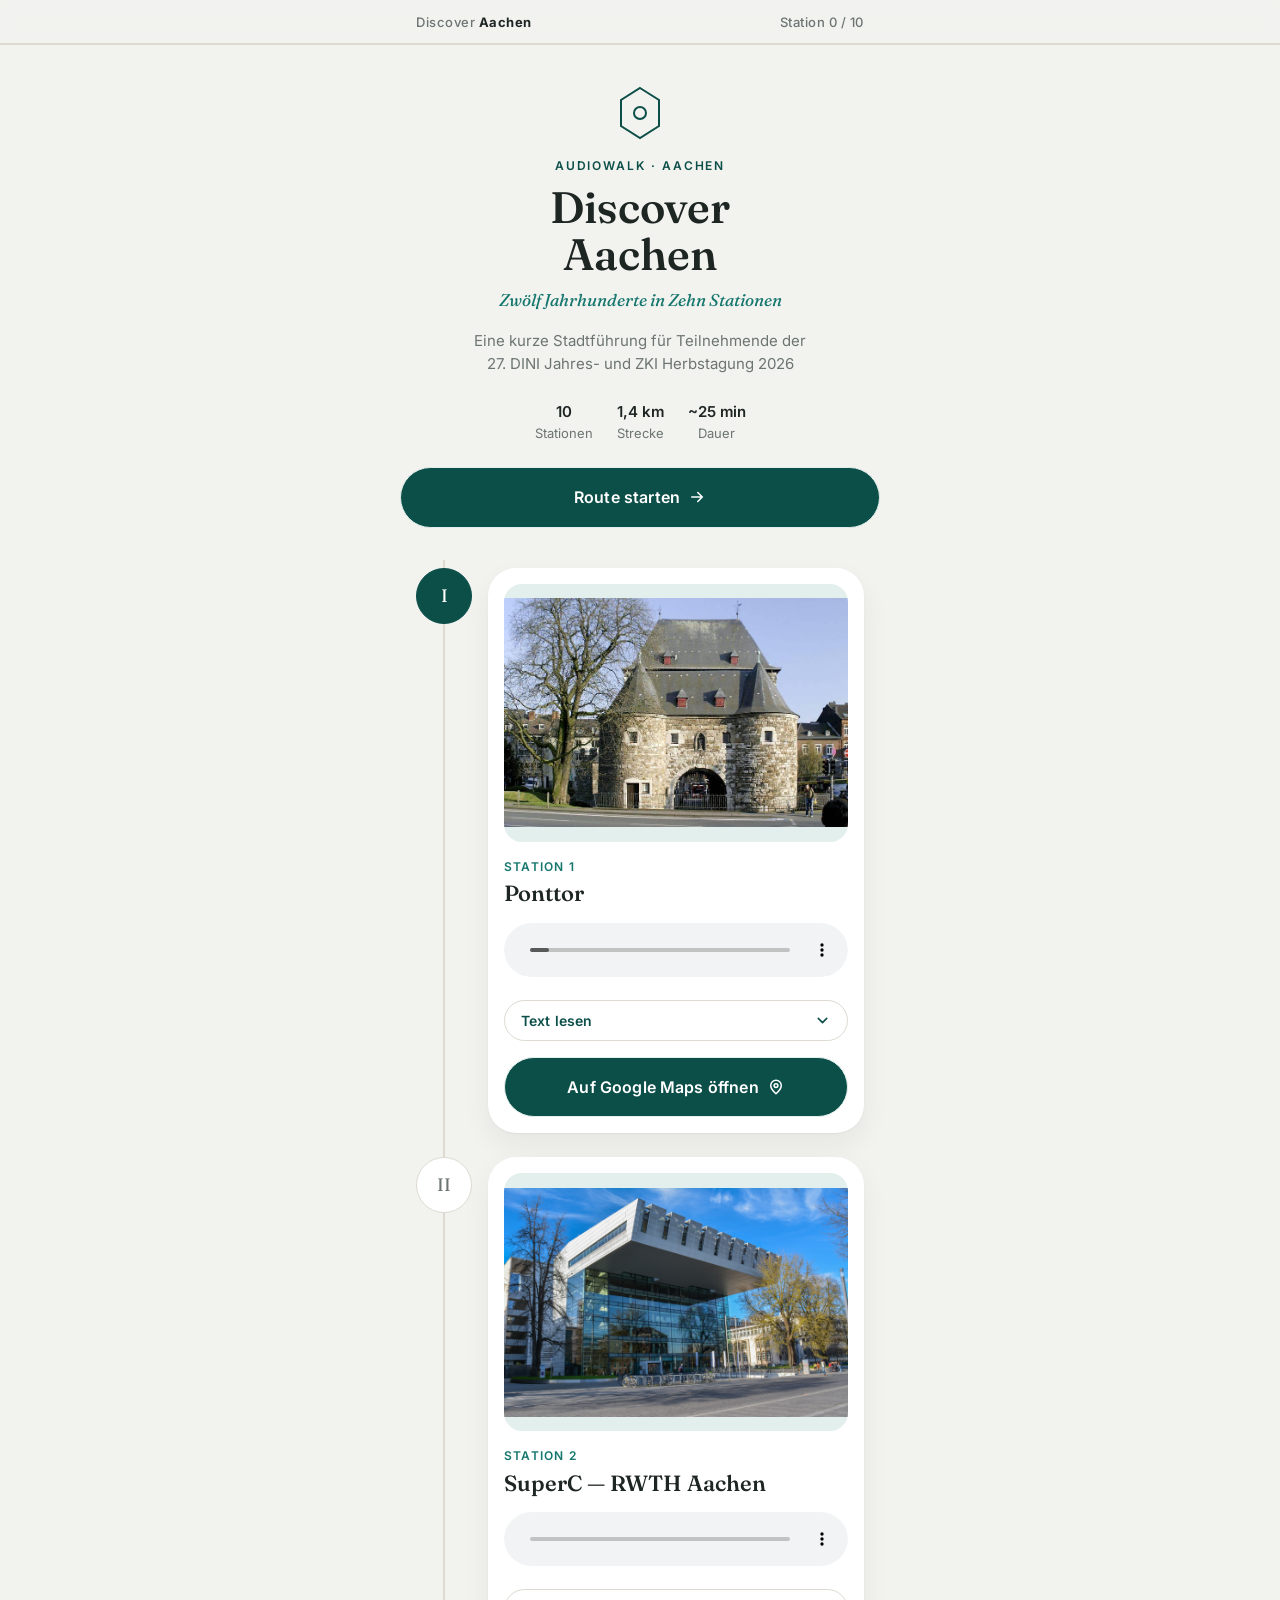
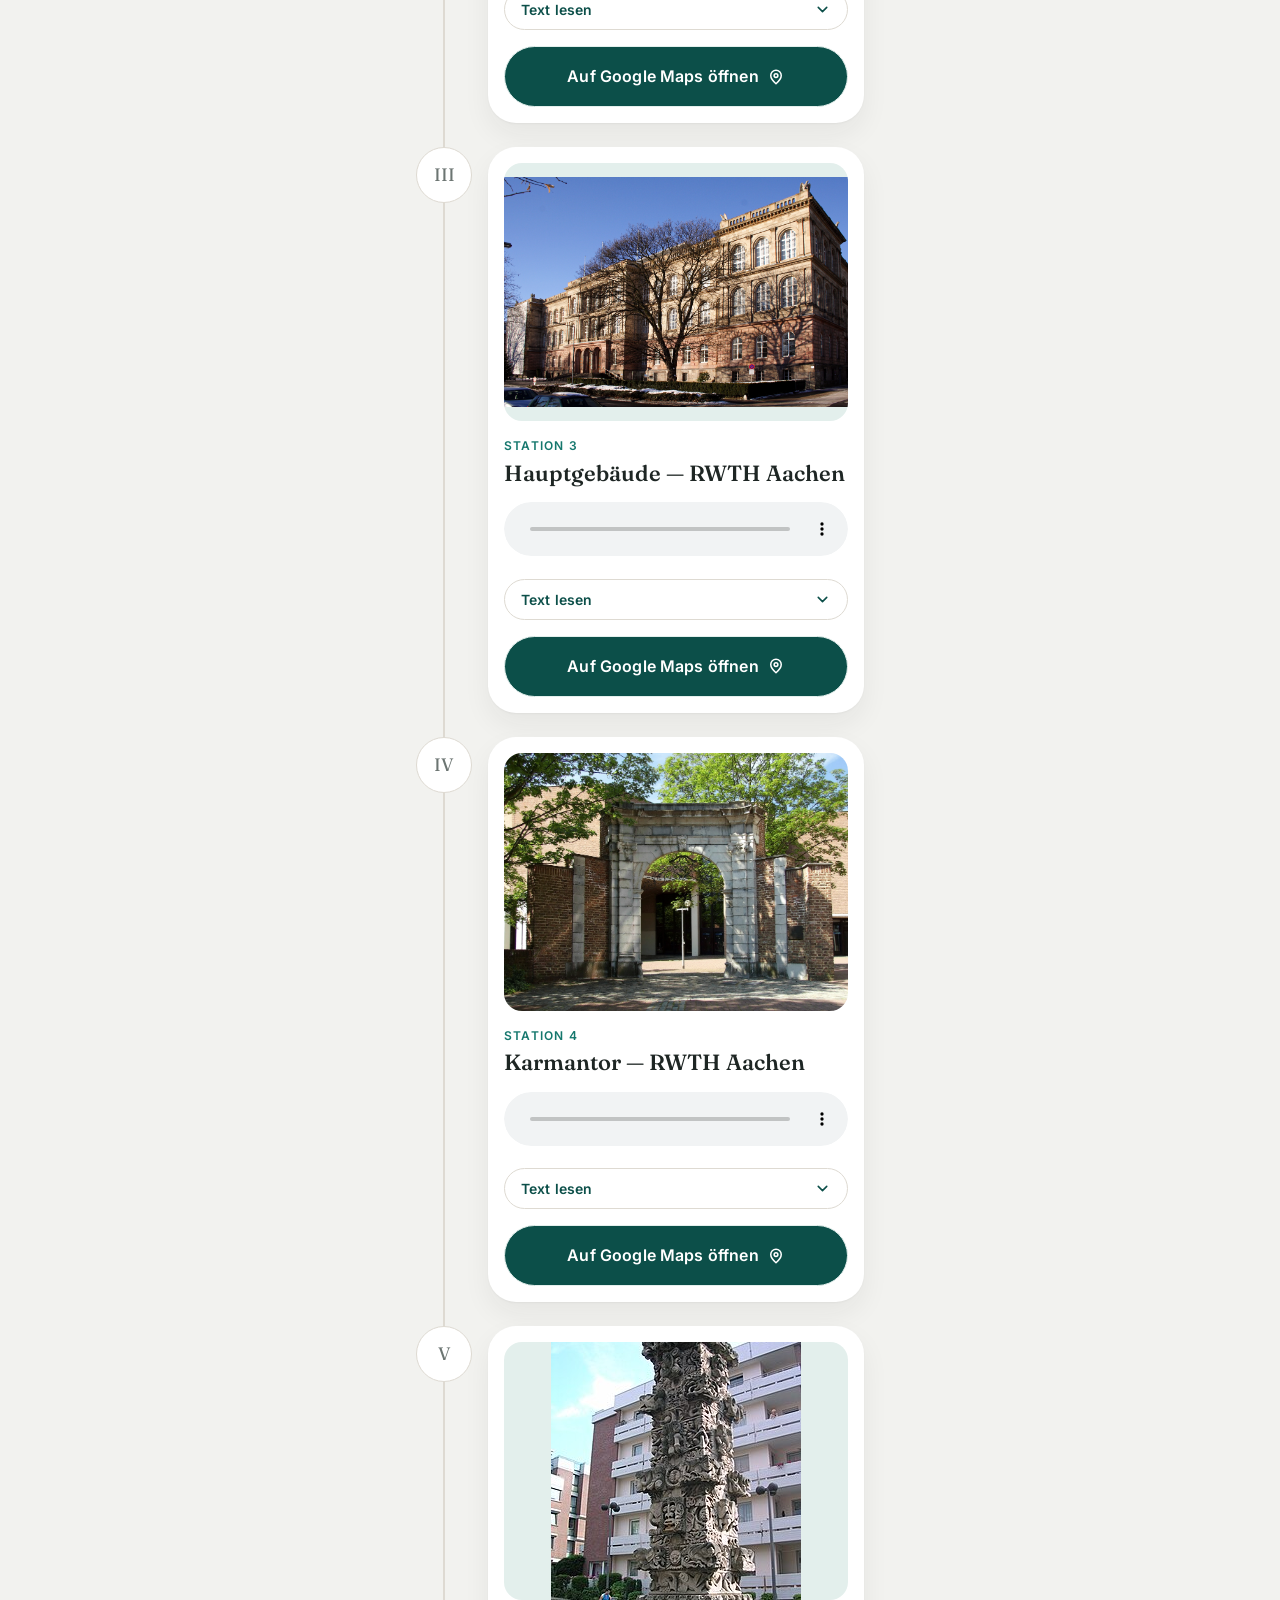
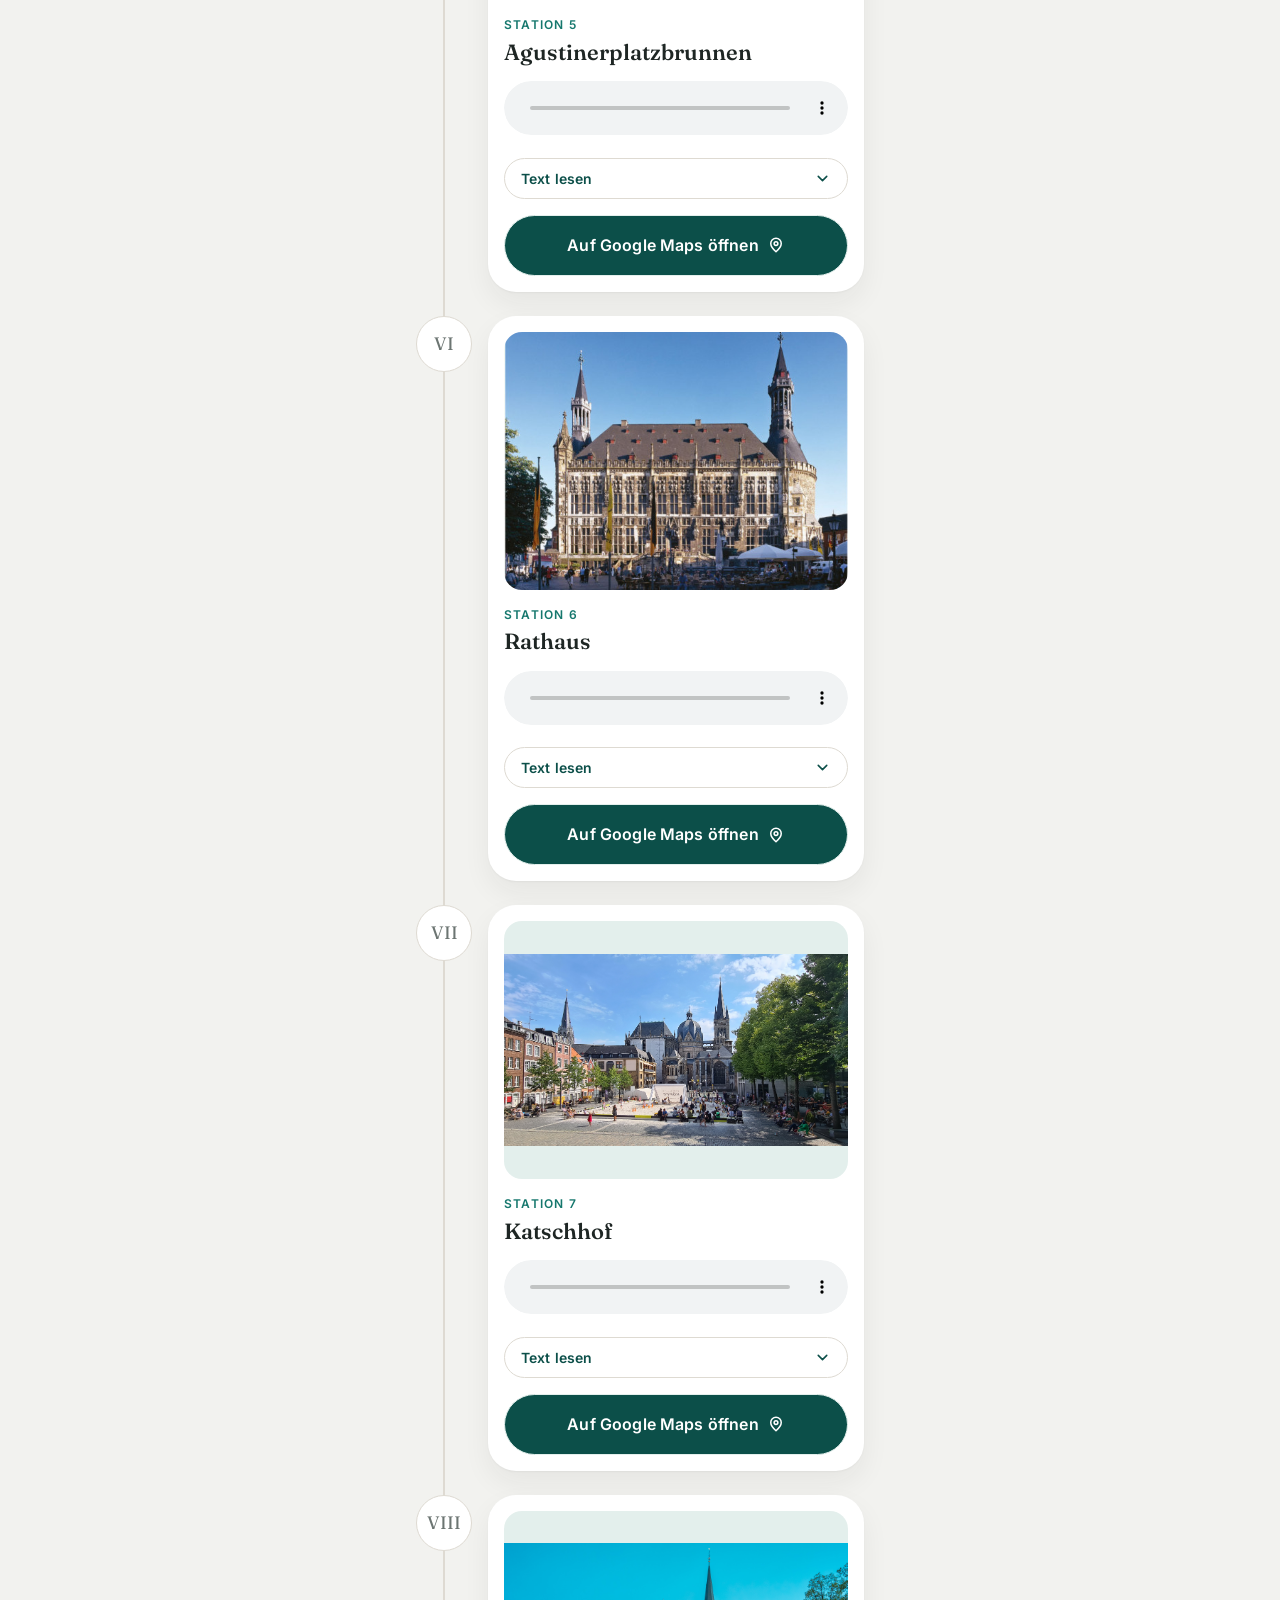
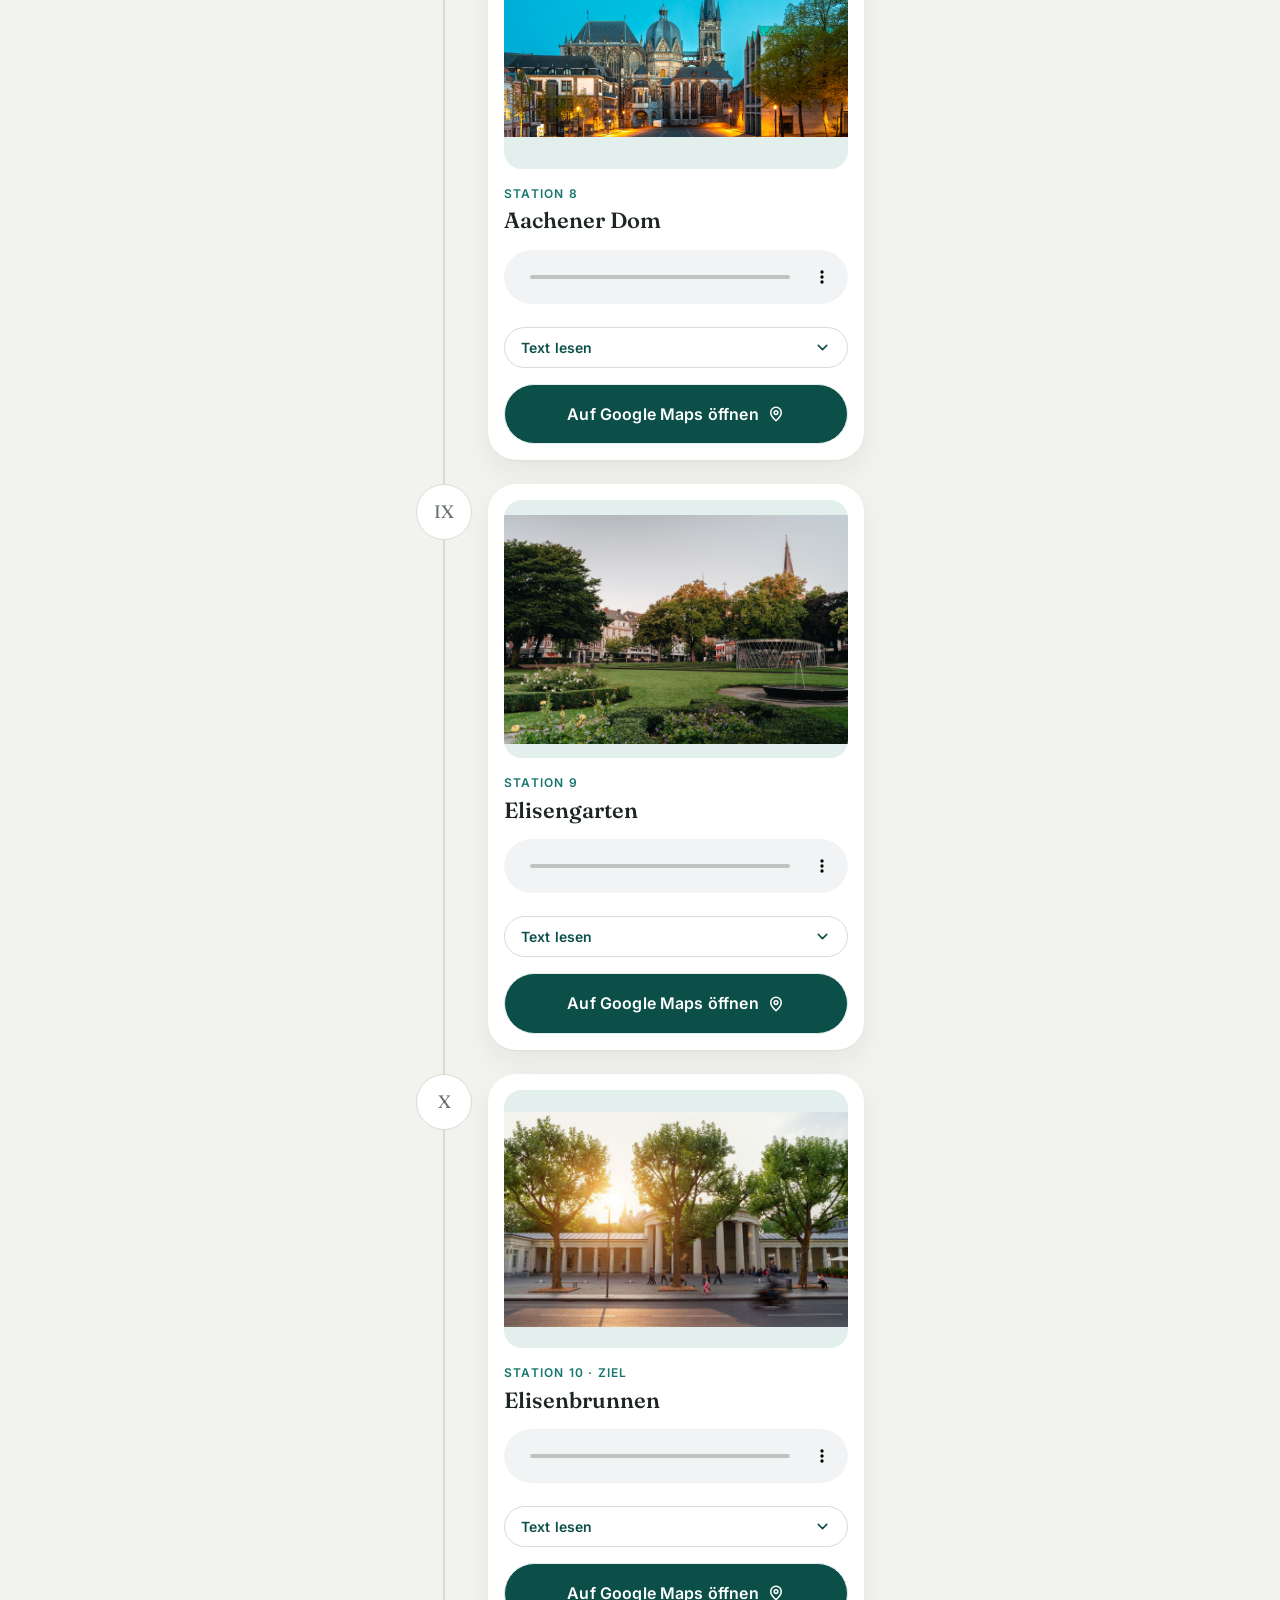
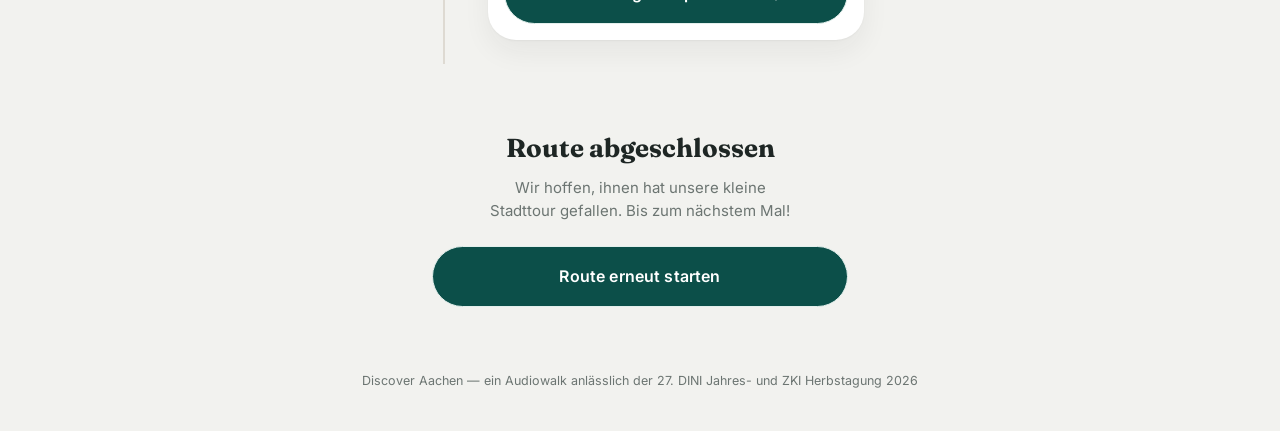
==== commit 1cb18b31: "Update index.html" ====
--- a/index.html
+++ b/index.html
@@ -4,7 +4,7 @@
 <meta charset="UTF-8">
 <meta name="viewport" content="width=device-width, initial-scale=1.0, viewport-fit=cover">
 <title>Discover Aachen — Audiowalk</title>
-<meta name="description" content="Ein historischer Audiowalk durch Aachen für Konferenzteilnehmer:innen.">
+<meta name="description" content="Ein historischer Audiowalk durch Aachen.">
 
 <!-- ============================================================
      Schriften: Fraunces (Display, für Titel — wirkt wie in Stein
@@ -46,10 +46,10 @@
 
     <span class="hero__eyebrow">Audiowalk · Aachen</span>
     <h1 class="hero__title">Discover<br>Aachen</h1>
-    <p class="hero__subtitle">Zwölf Jahrhunderte in 10 Stationen</p>
+    <p class="hero__subtitle">Zwölf Jahrhunderte in Zehn Stationen</p>
     <p class="hero__text">
-      Ein kurzer Rundgang für Konferenzteilnehmer:innen zwischen zwei Sessions —
-      mit Kopfhörern, offenen Ohren und festem Schuhwerk.
+      Eine kurze Stadtführung für Teilnehmende der
+      27. DINI Jahres- und ZKI Herbstagung 2026
     </p>
 
     <div class="hero__meta">
@@ -93,7 +93,7 @@
 
   <footer>
     Discover Aachen — ein Audiowalk anlässlich der 
-    27. DINI Jahrestagung und ZKI Herbstagung 2026
+    27. DINI Jahres- und ZKI Herbstagung 2026
   </footer>
 
   <a id="top"></a>
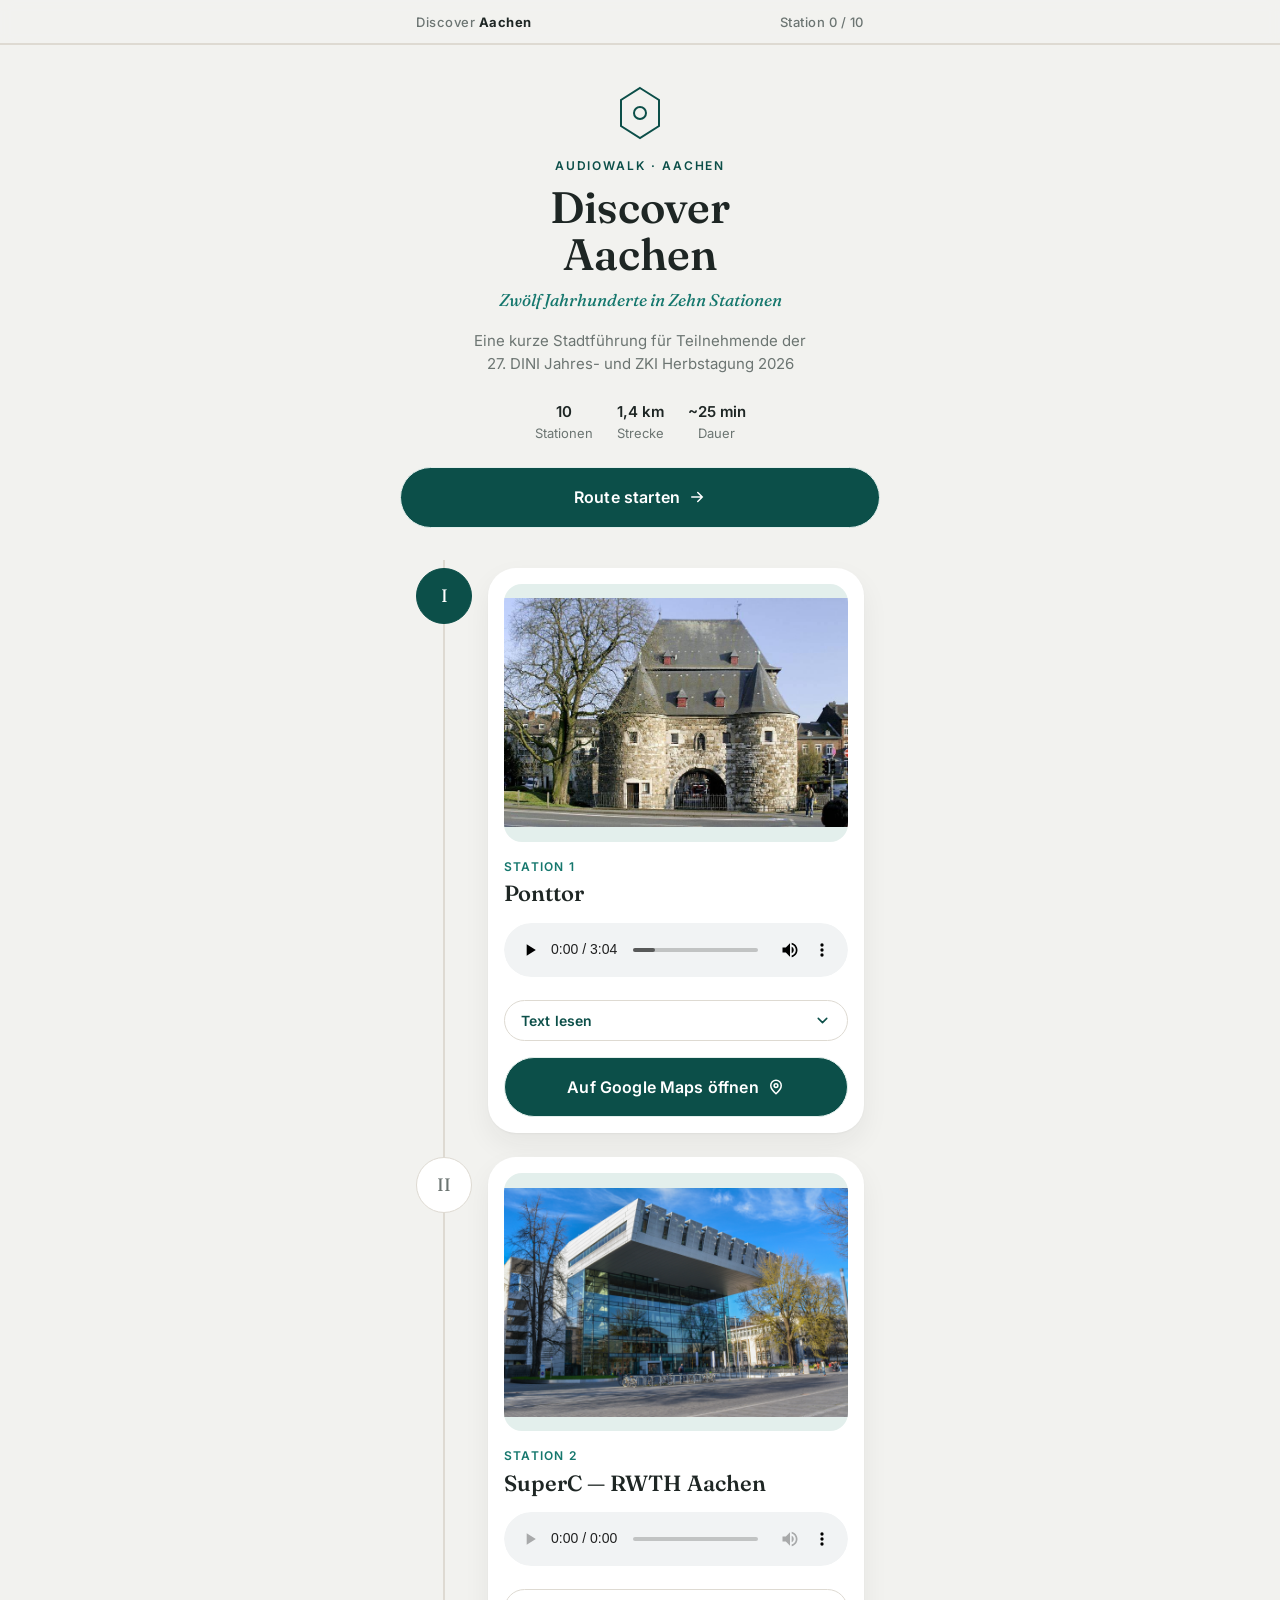
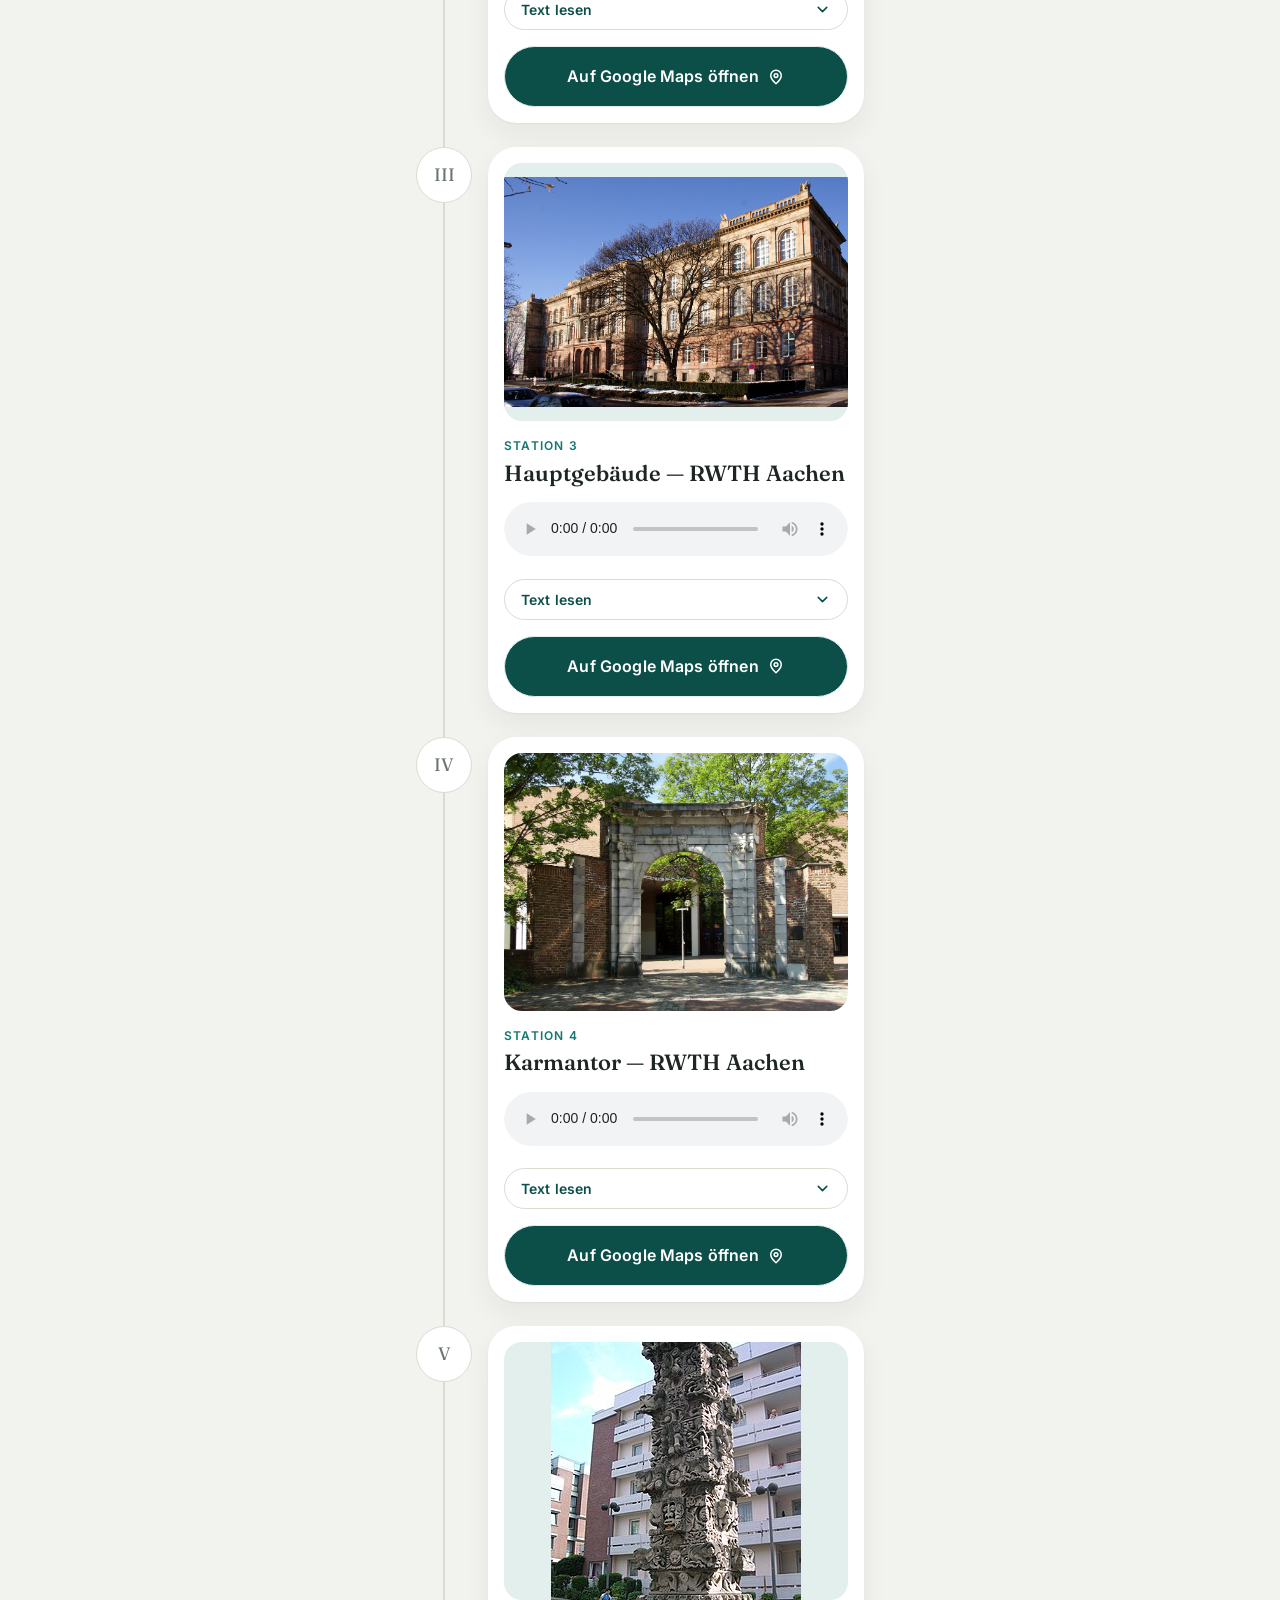
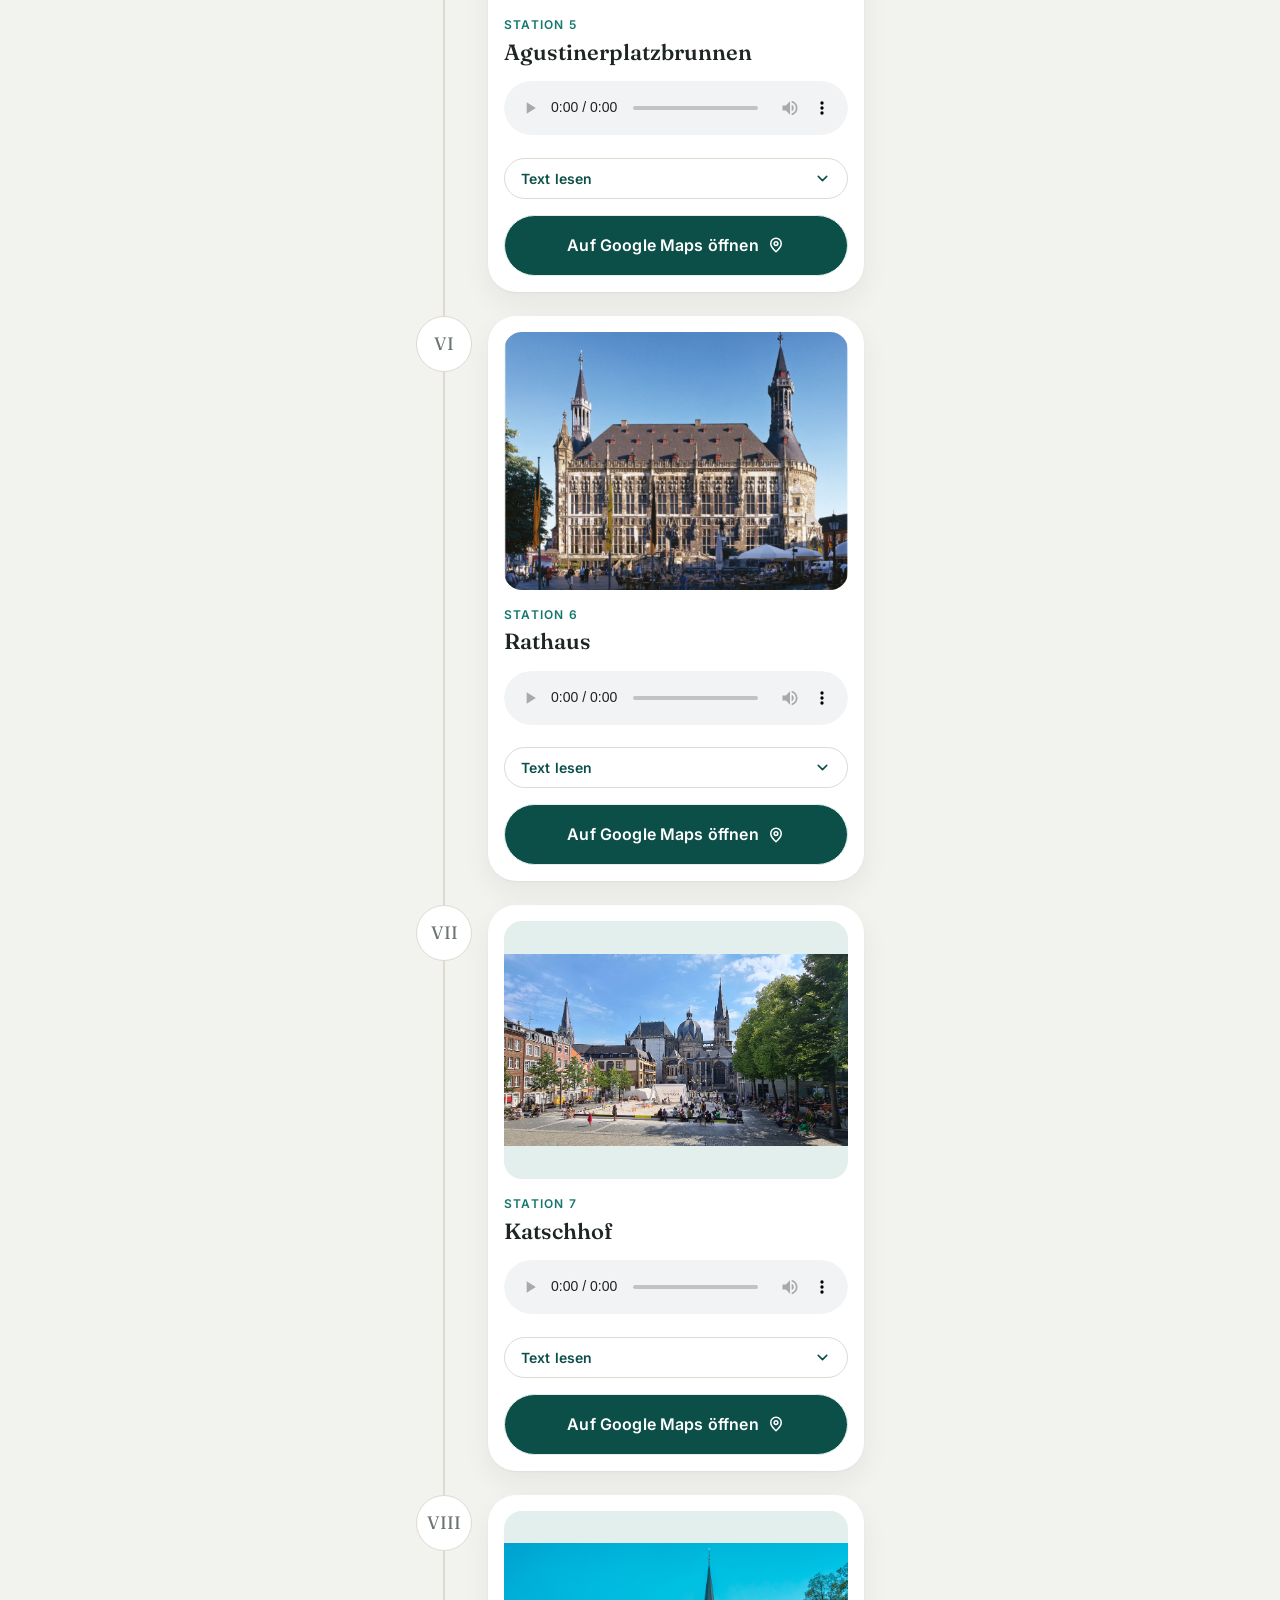
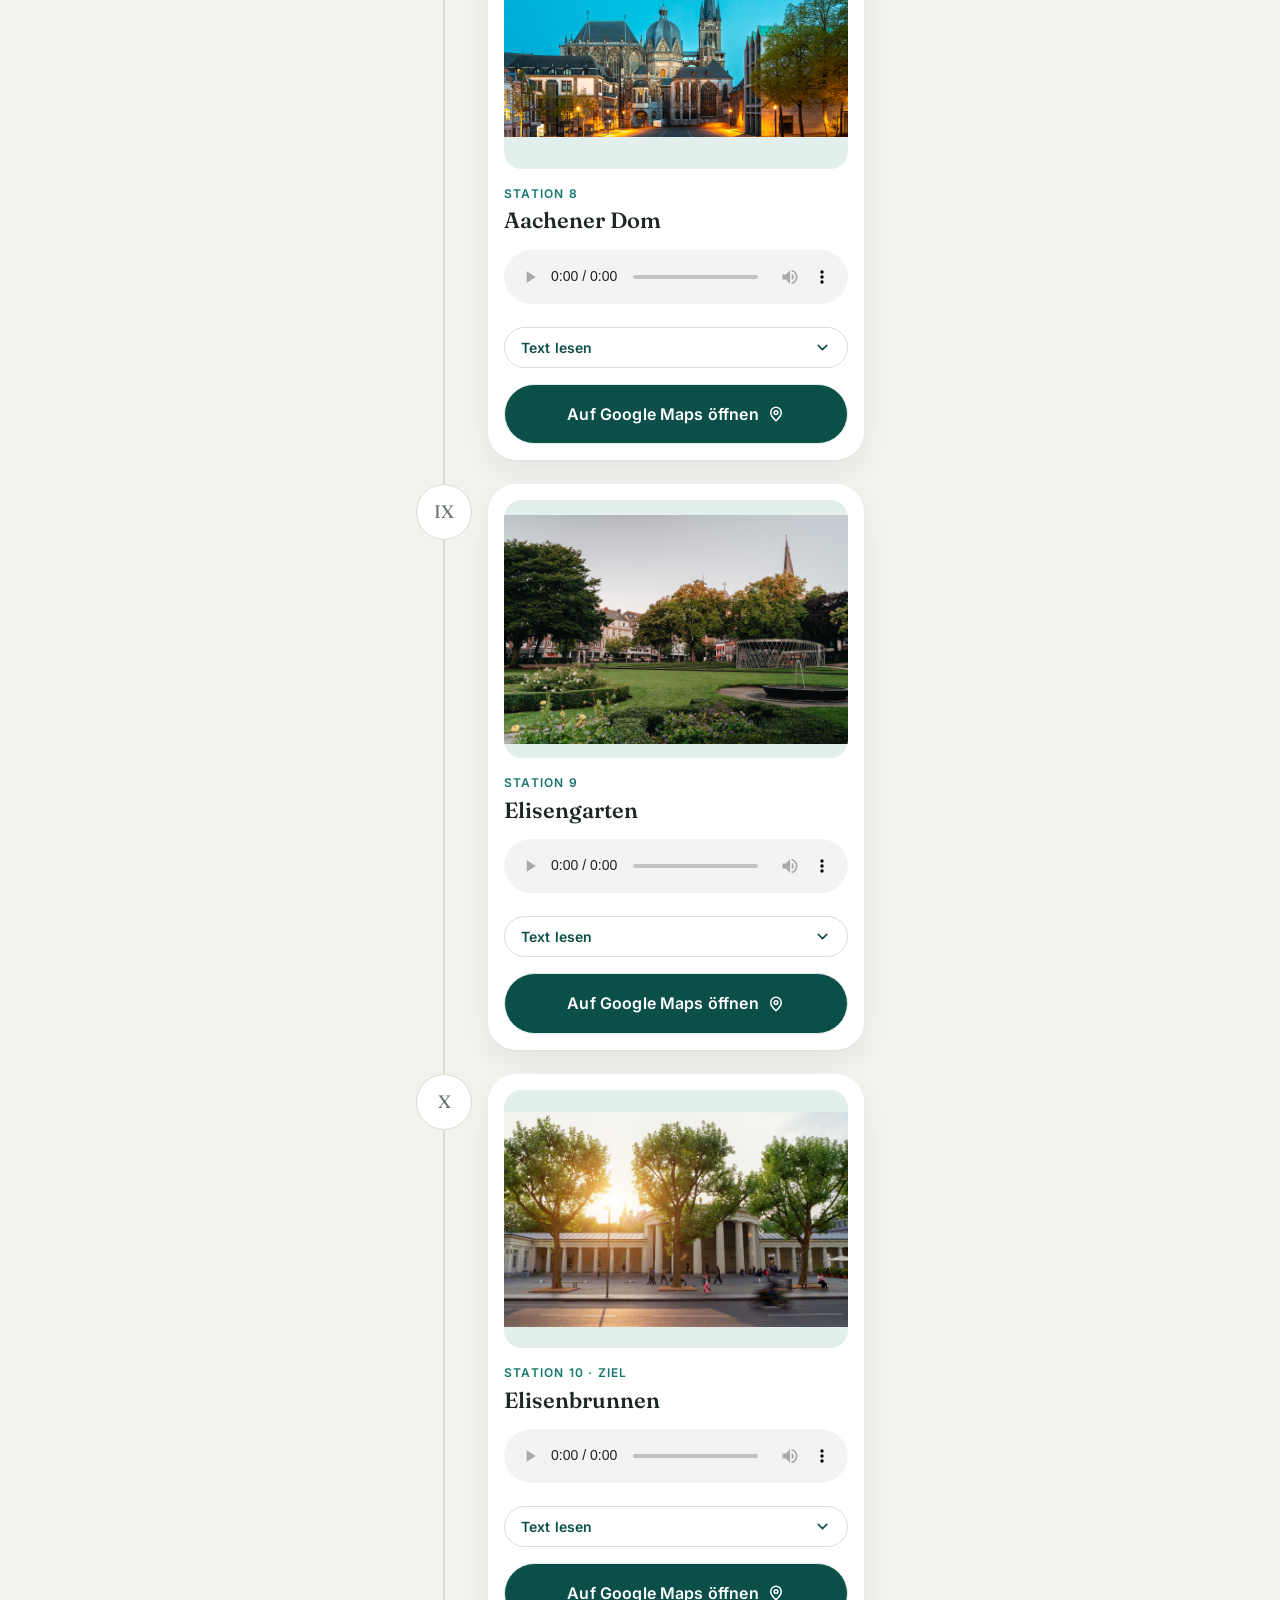
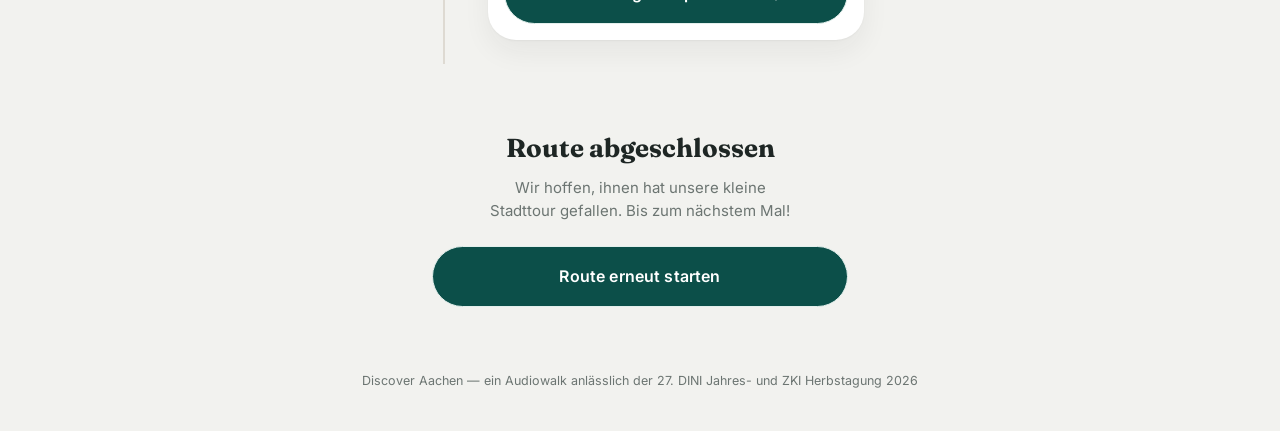
==== commit 71e55d9d: "Update index.html" ====
--- a/index.html
+++ b/index.html
@@ -69,6 +69,7 @@
        Jede Station: Marker, Bild (SVG-Illustration), Audioplayer,
        kurzer Text, Button zum Standort auf Google Maps.
        ============================================================ -->
+     <a id="top"></a>
   <main class="wrap">
     <div class="route" id="route">
       <div class="route-line"></div>
@@ -96,8 +97,6 @@
     27. DINI Jahres- und ZKI Herbstagung 2026
   </footer>
 
-  <a id="top"></a>
-
   <!-- Reihenfolge wichtig: stations.js definiert STATIONS,
        script.js nutzt diese Daten zum Rendern und Steuern der Seite. -->
   <script src="stations.js"></script>
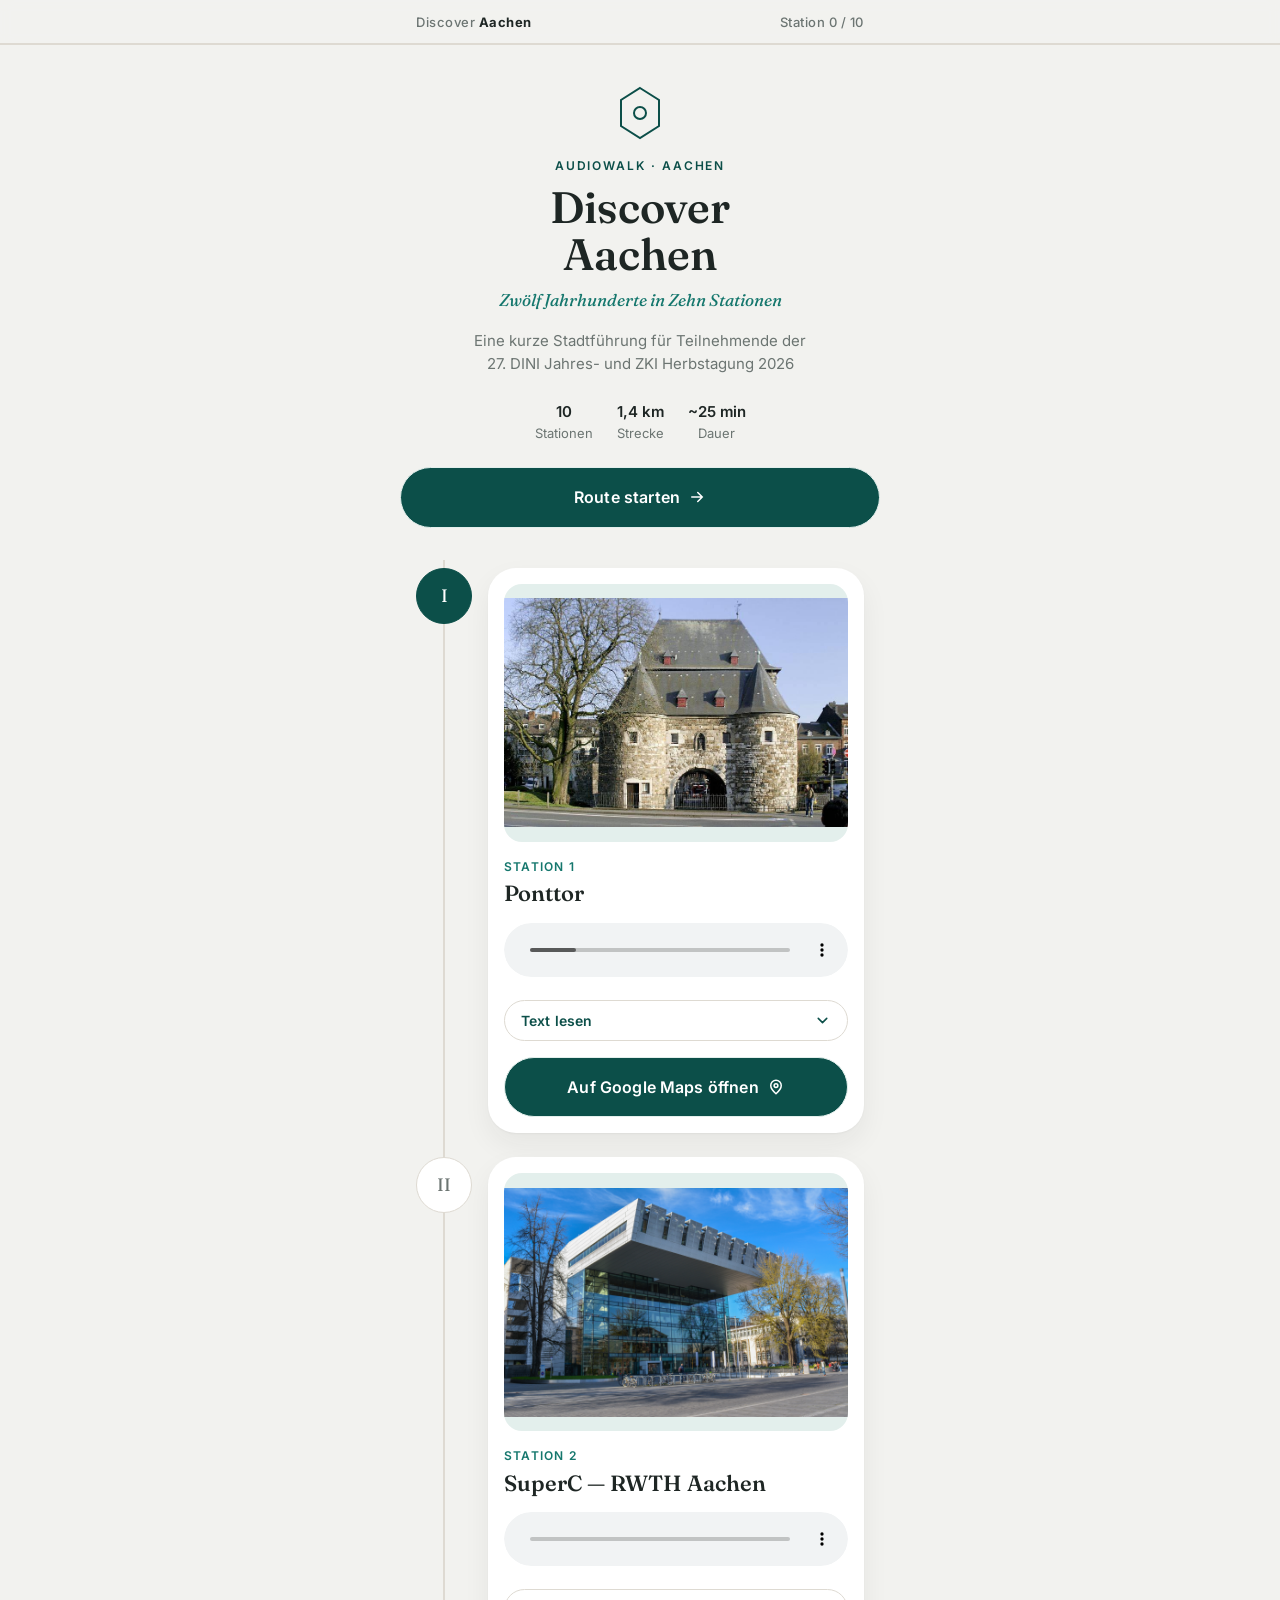
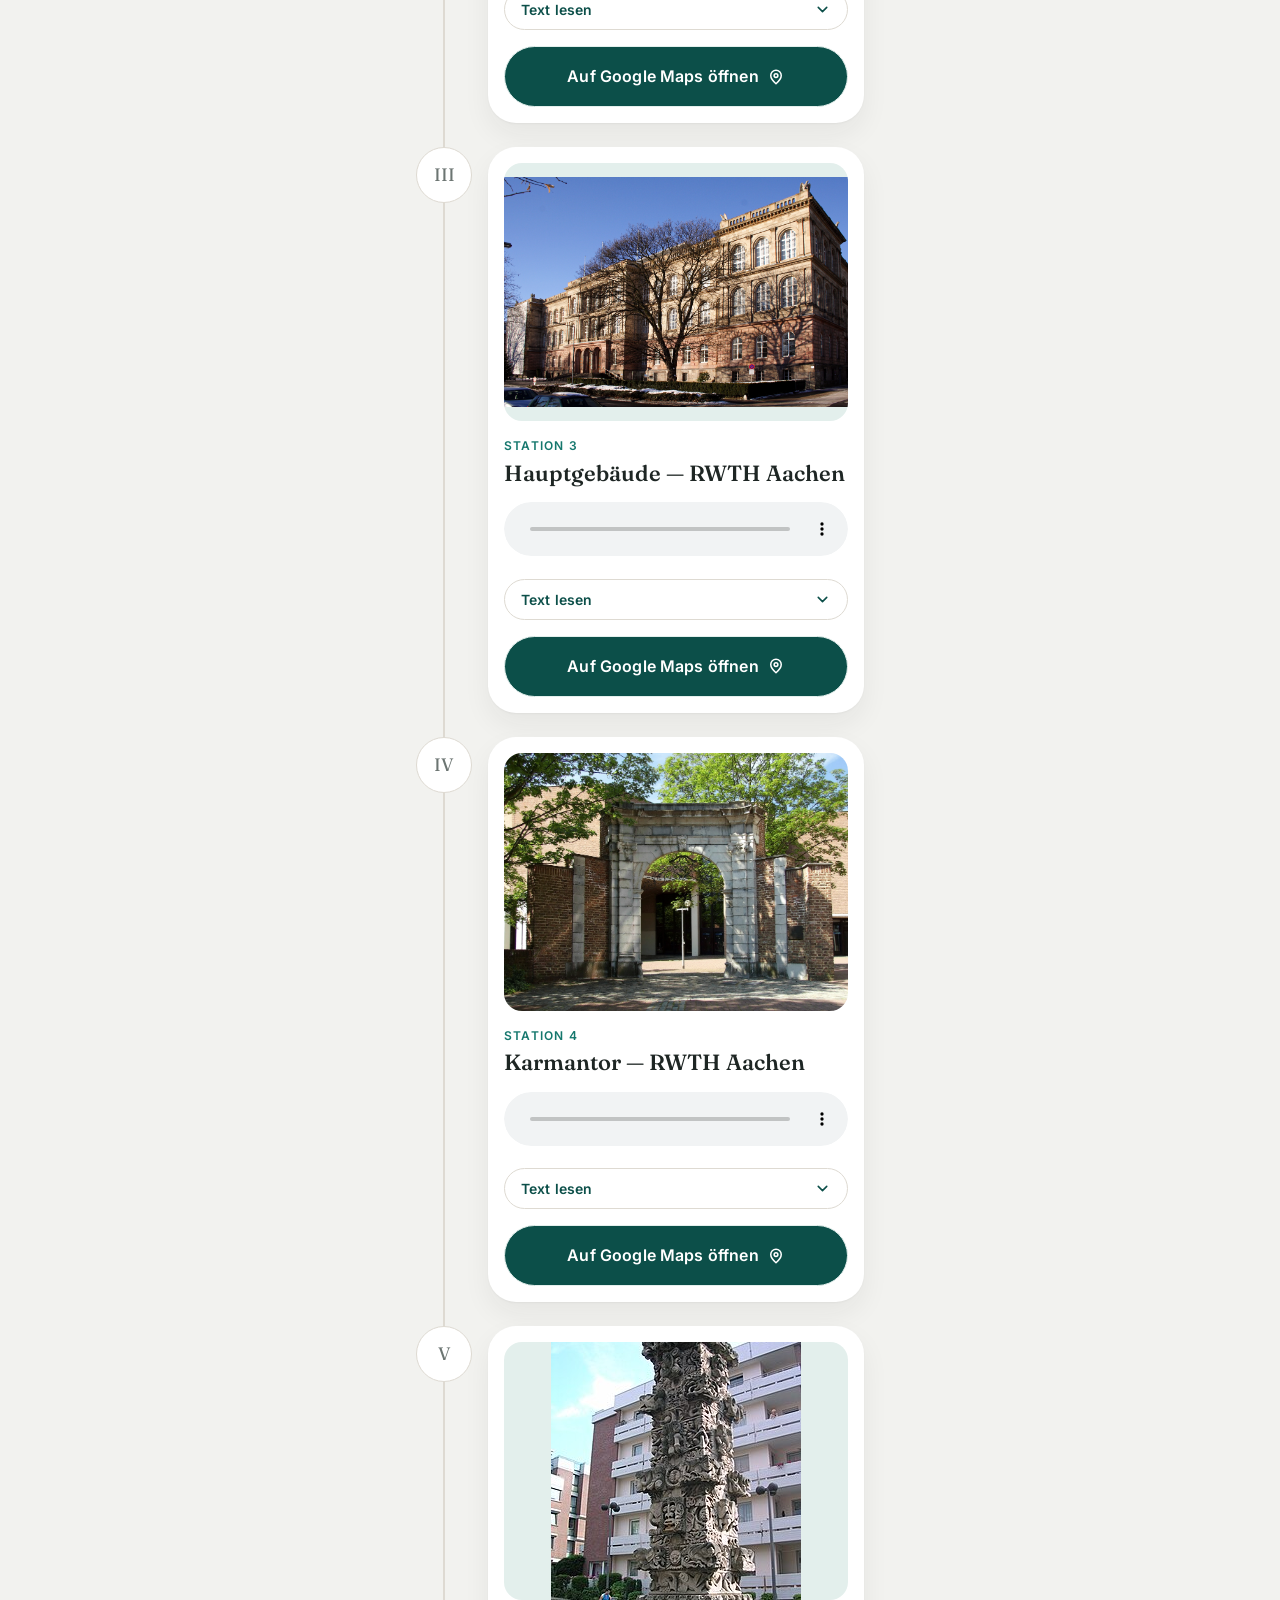
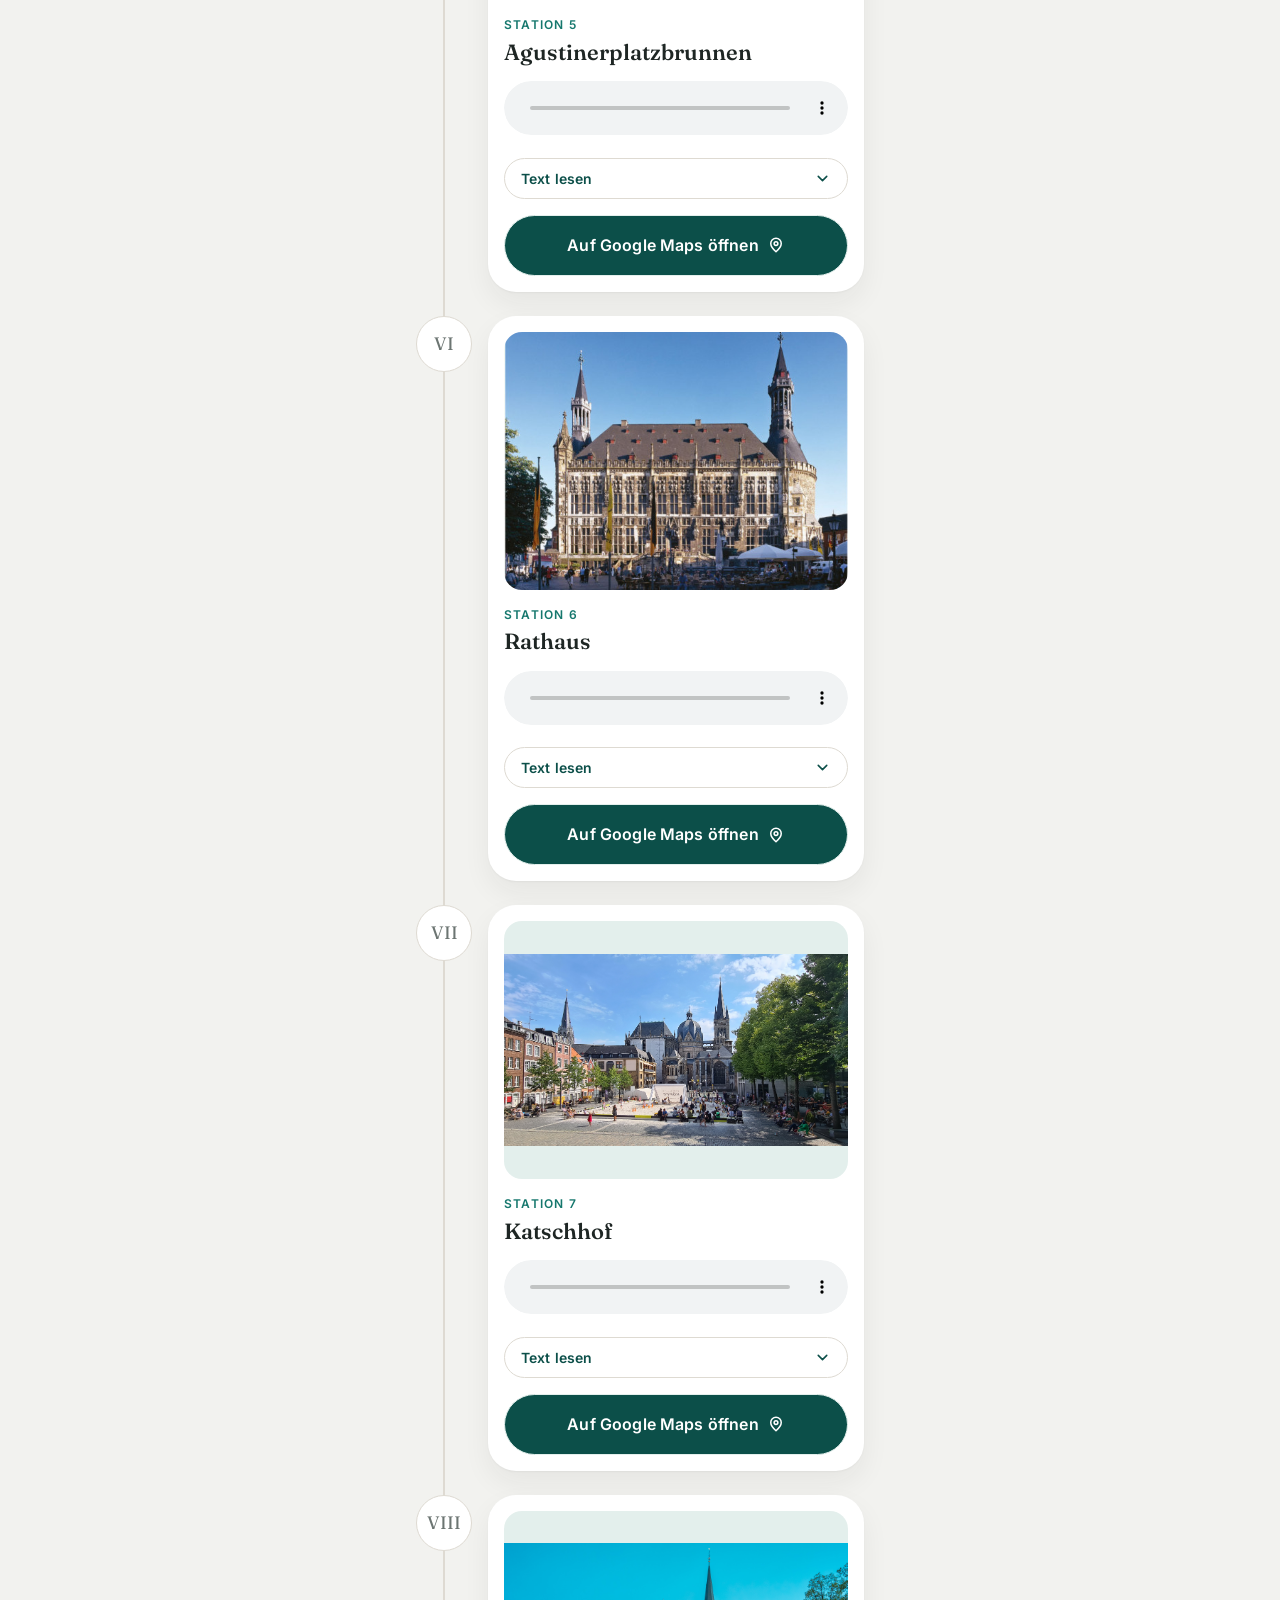
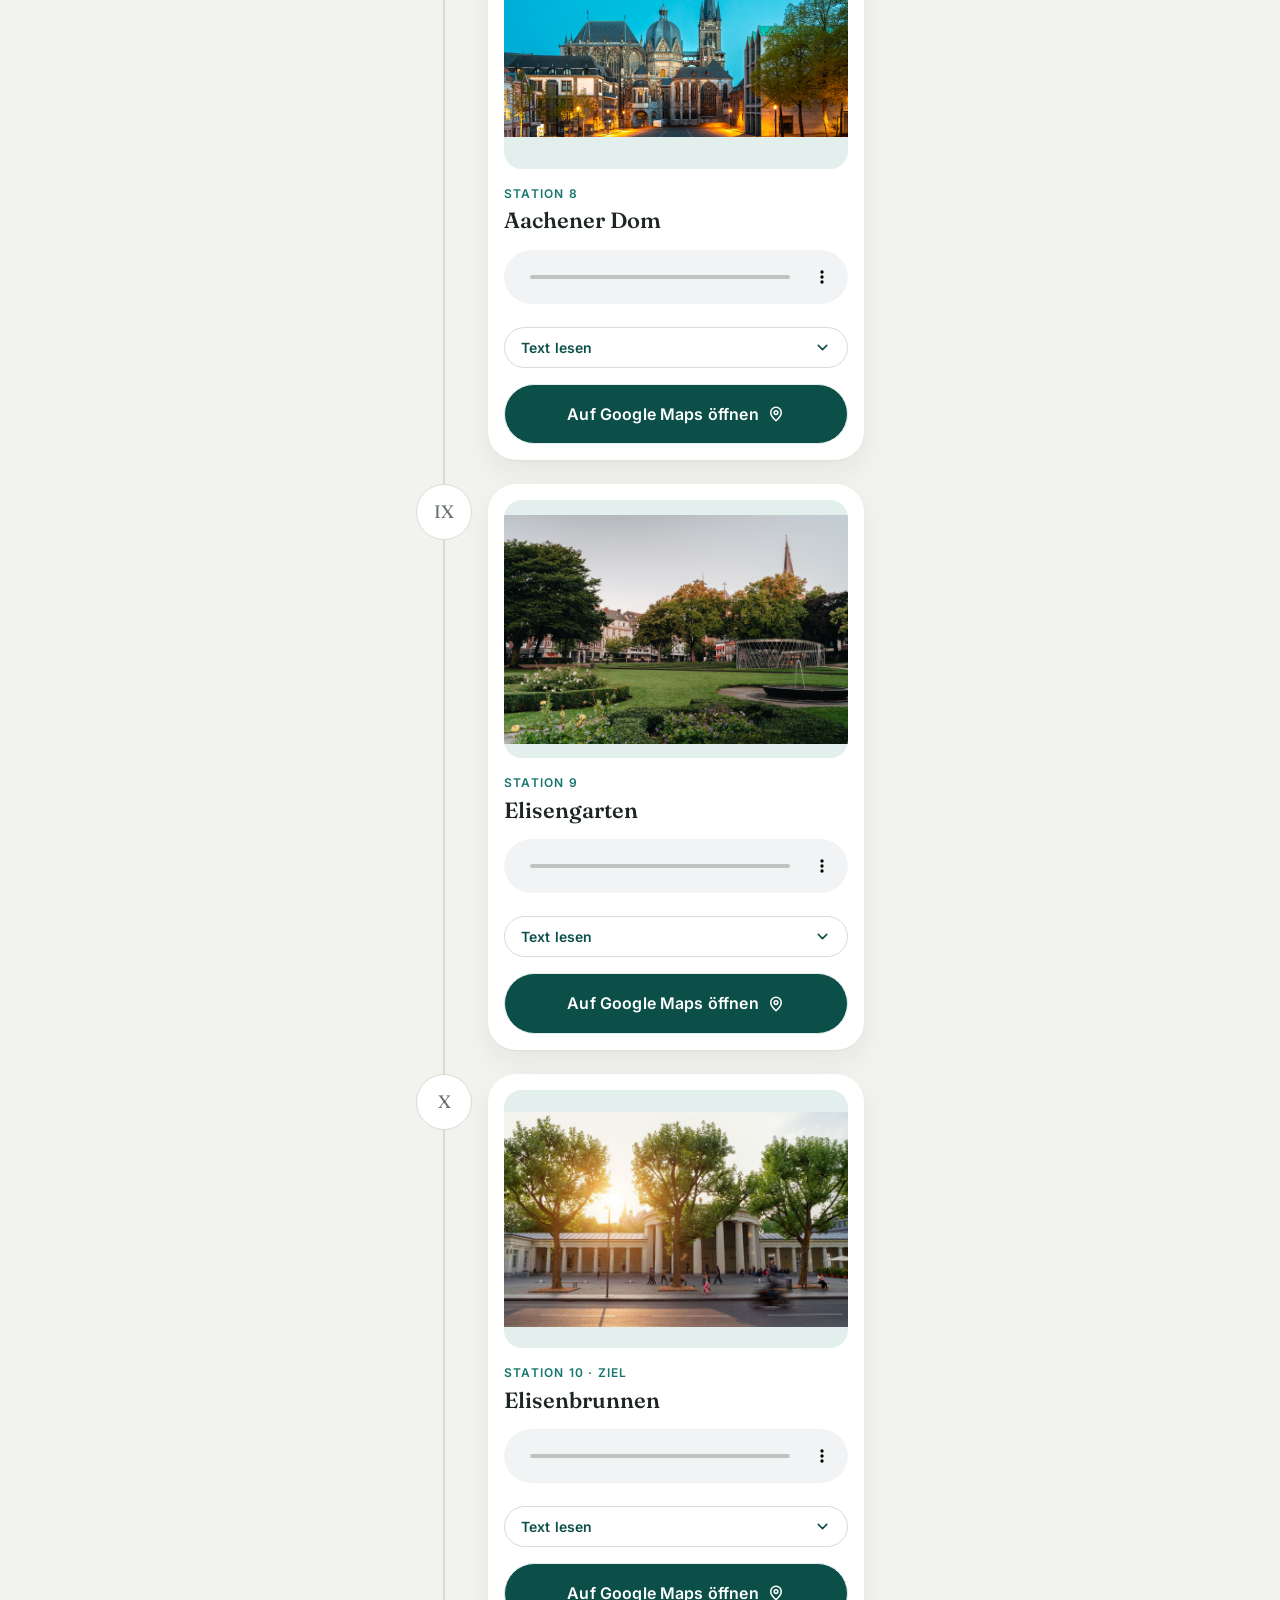
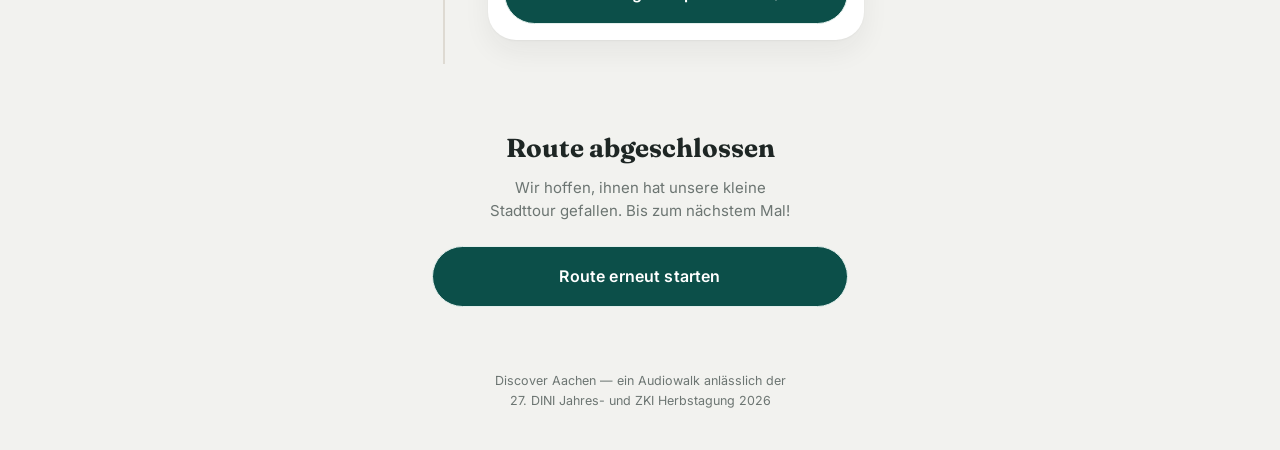
==== commit af40a3e9: "Update index.html" ====
--- a/index.html
+++ b/index.html
@@ -6,6 +6,9 @@
 <title>Discover Aachen — Audiowalk</title>
 <meta name="description" content="Ein historischer Audiowalk durch Aachen.">
 
+<!--Anchor-->
+<a id="top"></a>
+     
 <!-- ============================================================
      Schriften: Fraunces (Display, für Titel — wirkt wie in Stein
      gemeißelt, passend zur karolingischen Geschichte Aachens) und
@@ -69,7 +72,6 @@
        Jede Station: Marker, Bild (SVG-Illustration), Audioplayer,
        kurzer Text, Button zum Standort auf Google Maps.
        ============================================================ -->
-     <a id="top"></a>
   <main class="wrap">
     <div class="route" id="route">
       <div class="route-line"></div>
@@ -93,7 +95,7 @@
   </main>
 
   <footer>
-    Discover Aachen — ein Audiowalk anlässlich der 
+    Discover Aachen — ein Audiowalk anlässlich der <br>
     27. DINI Jahres- und ZKI Herbstagung 2026
   </footer>
 
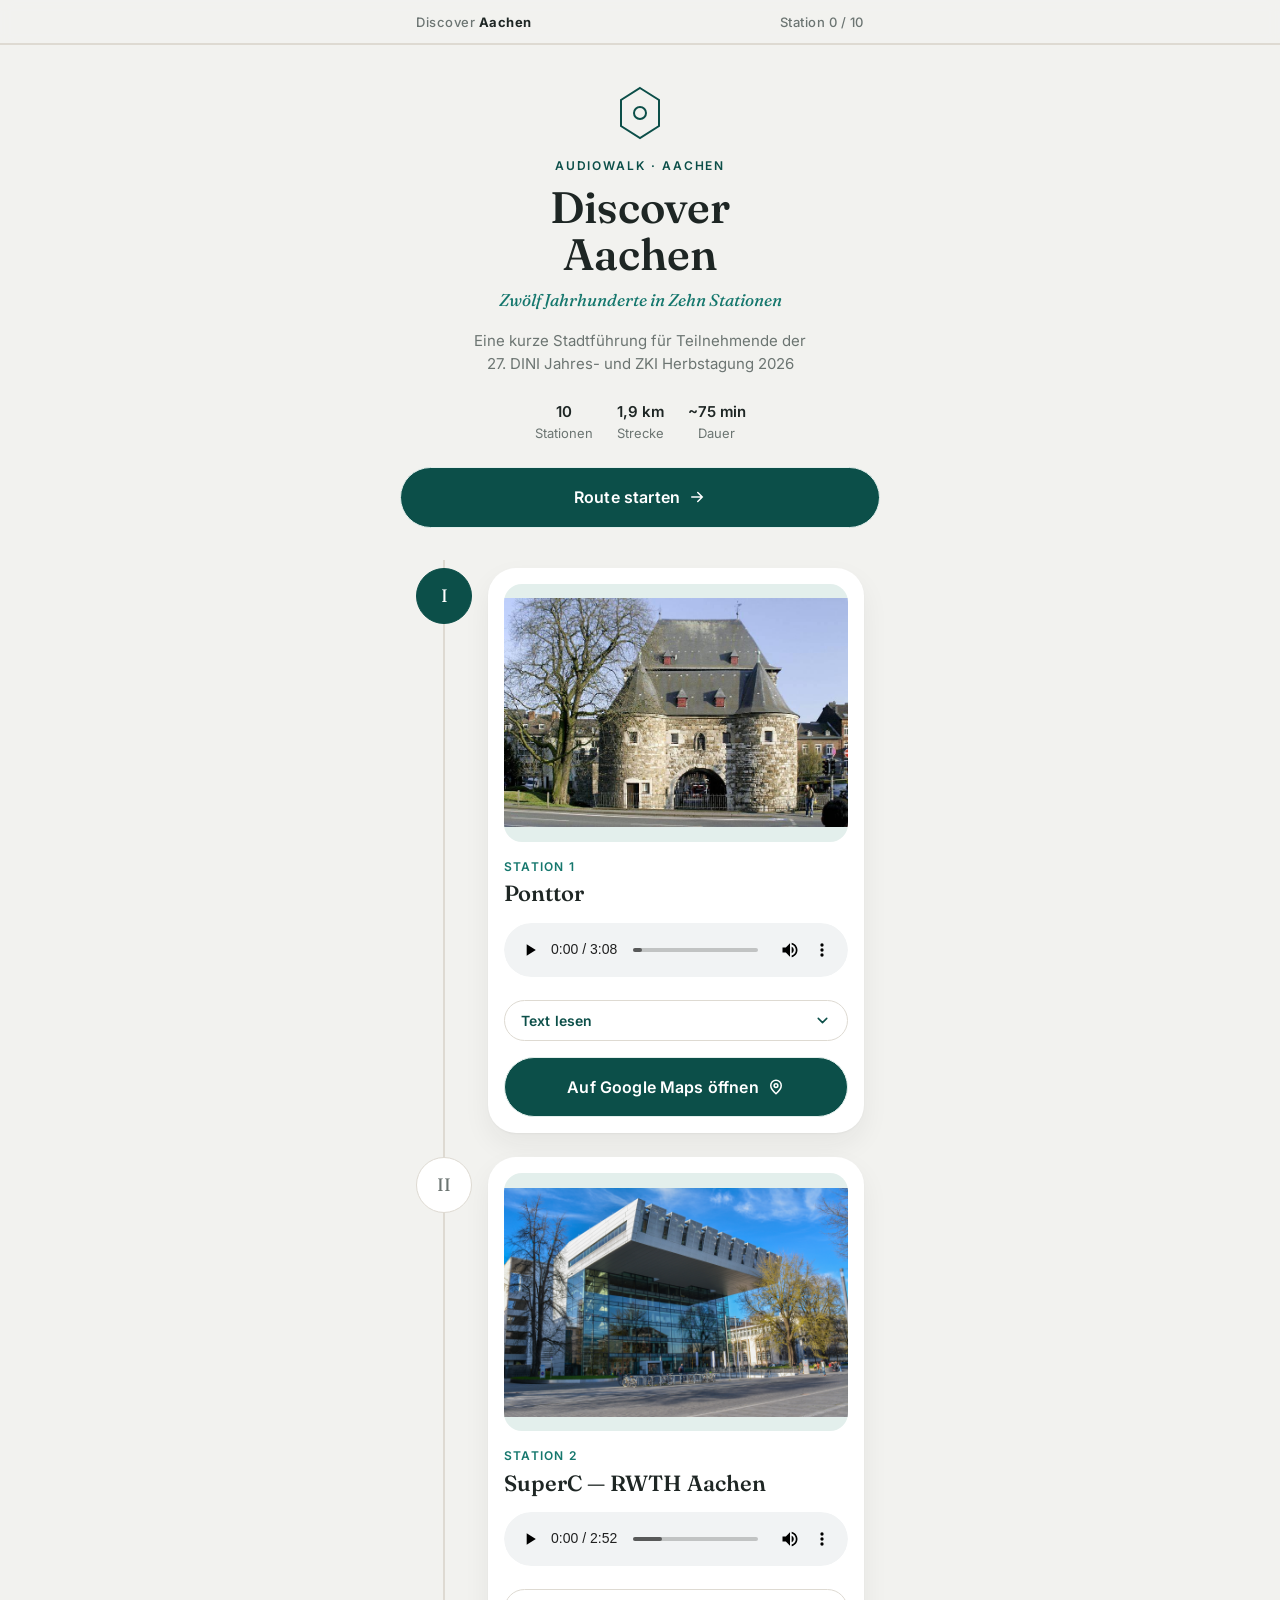
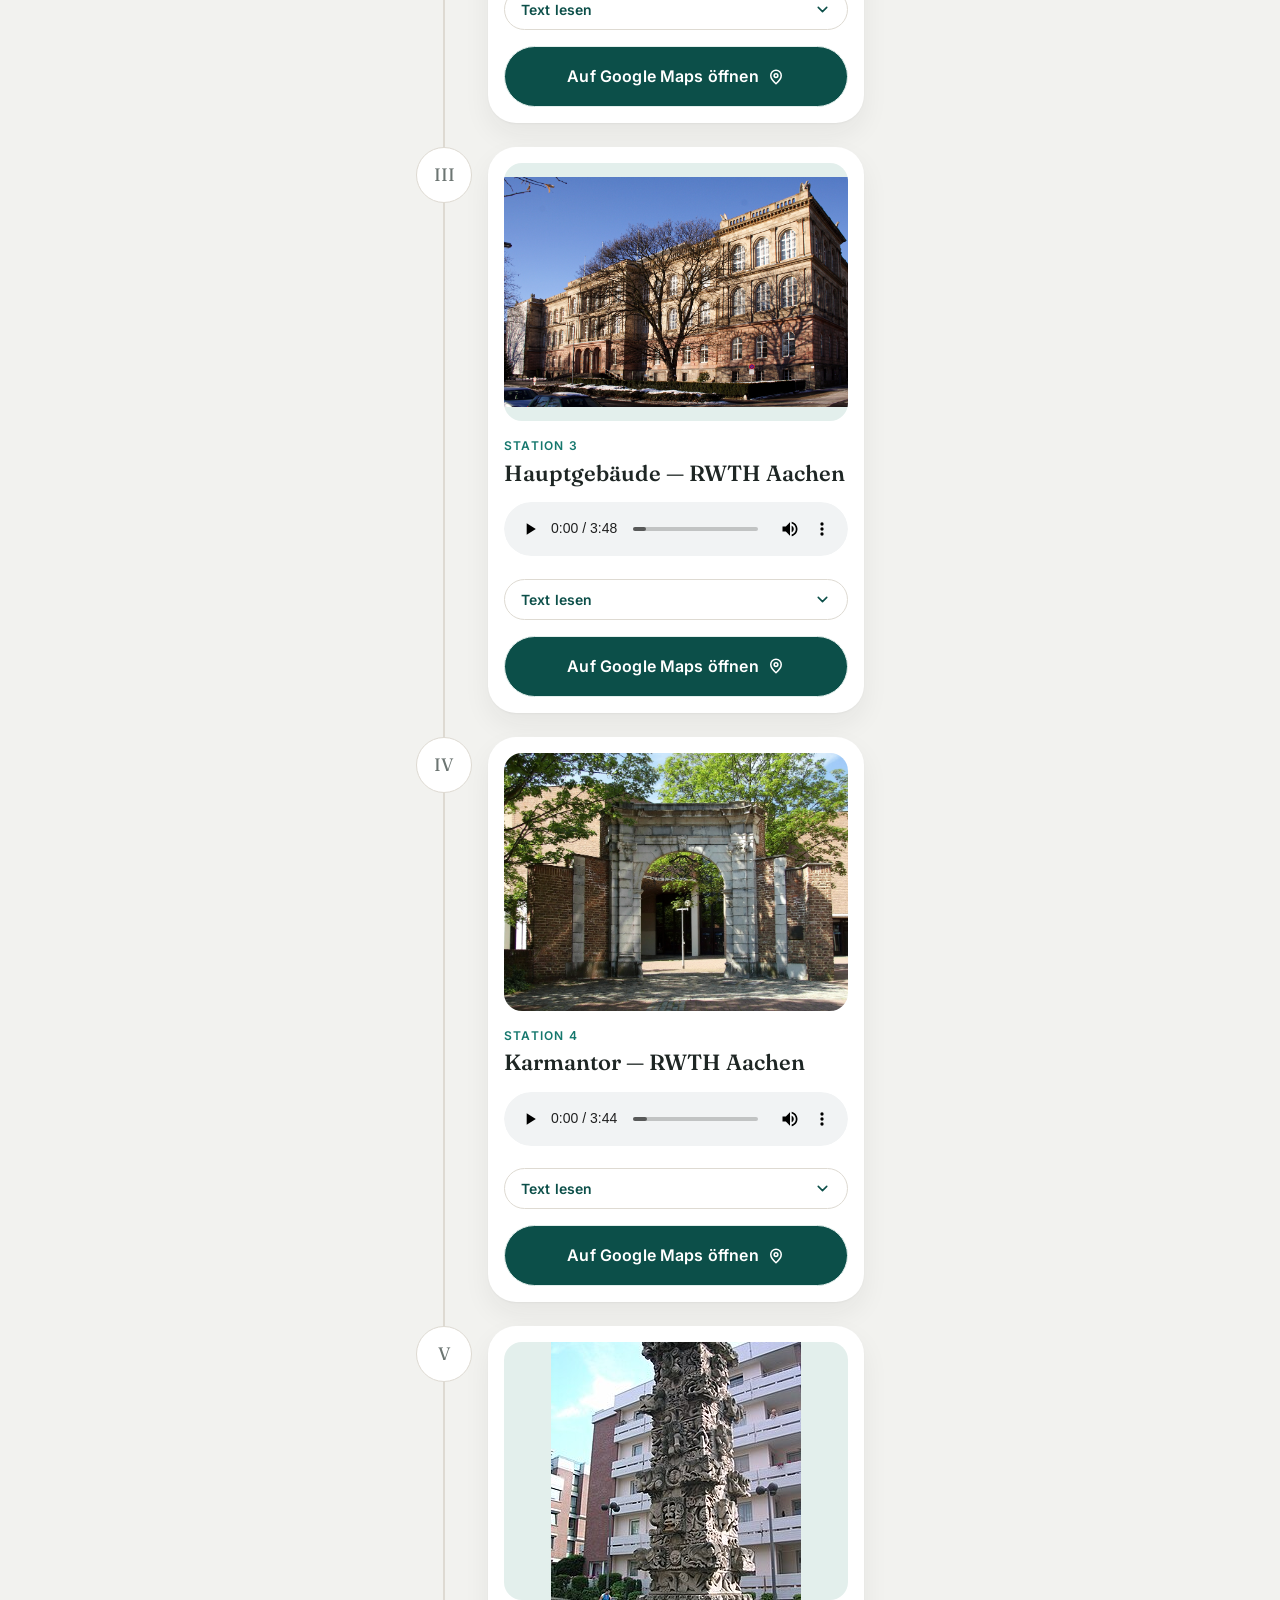
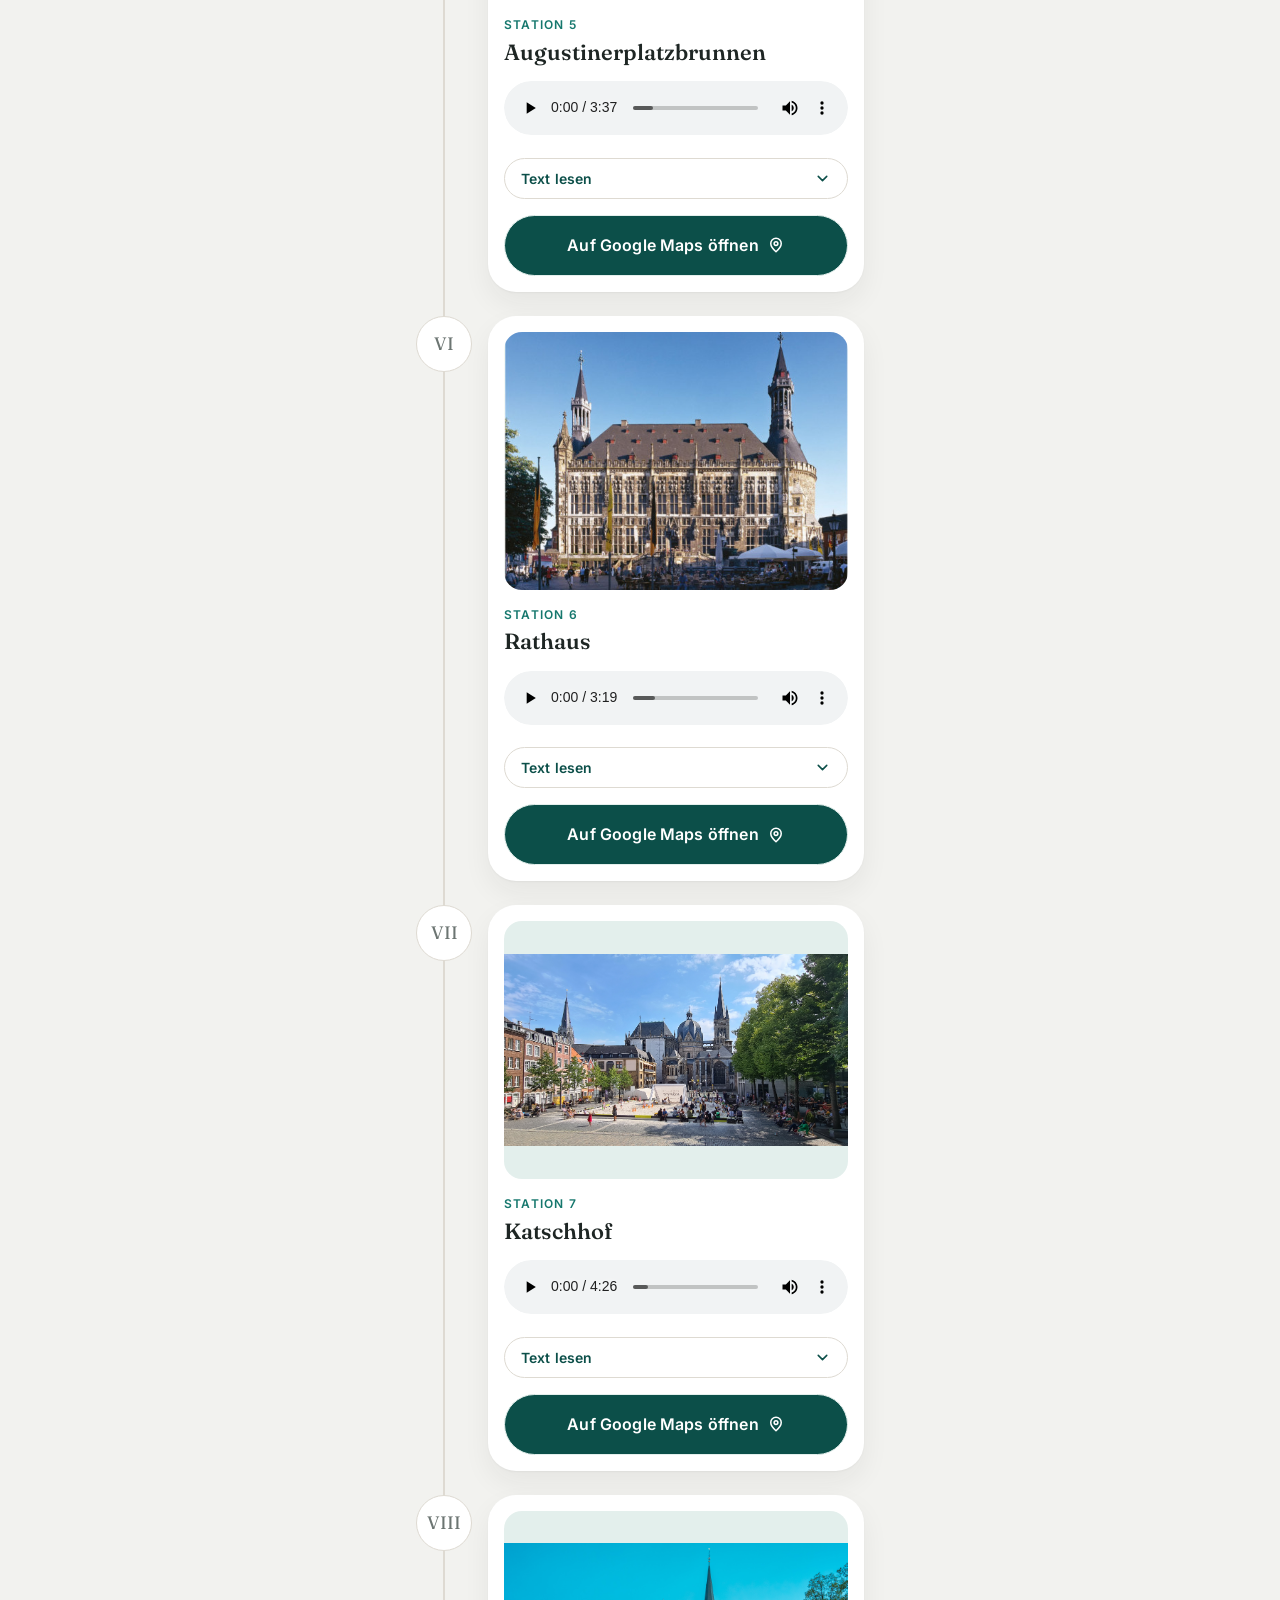
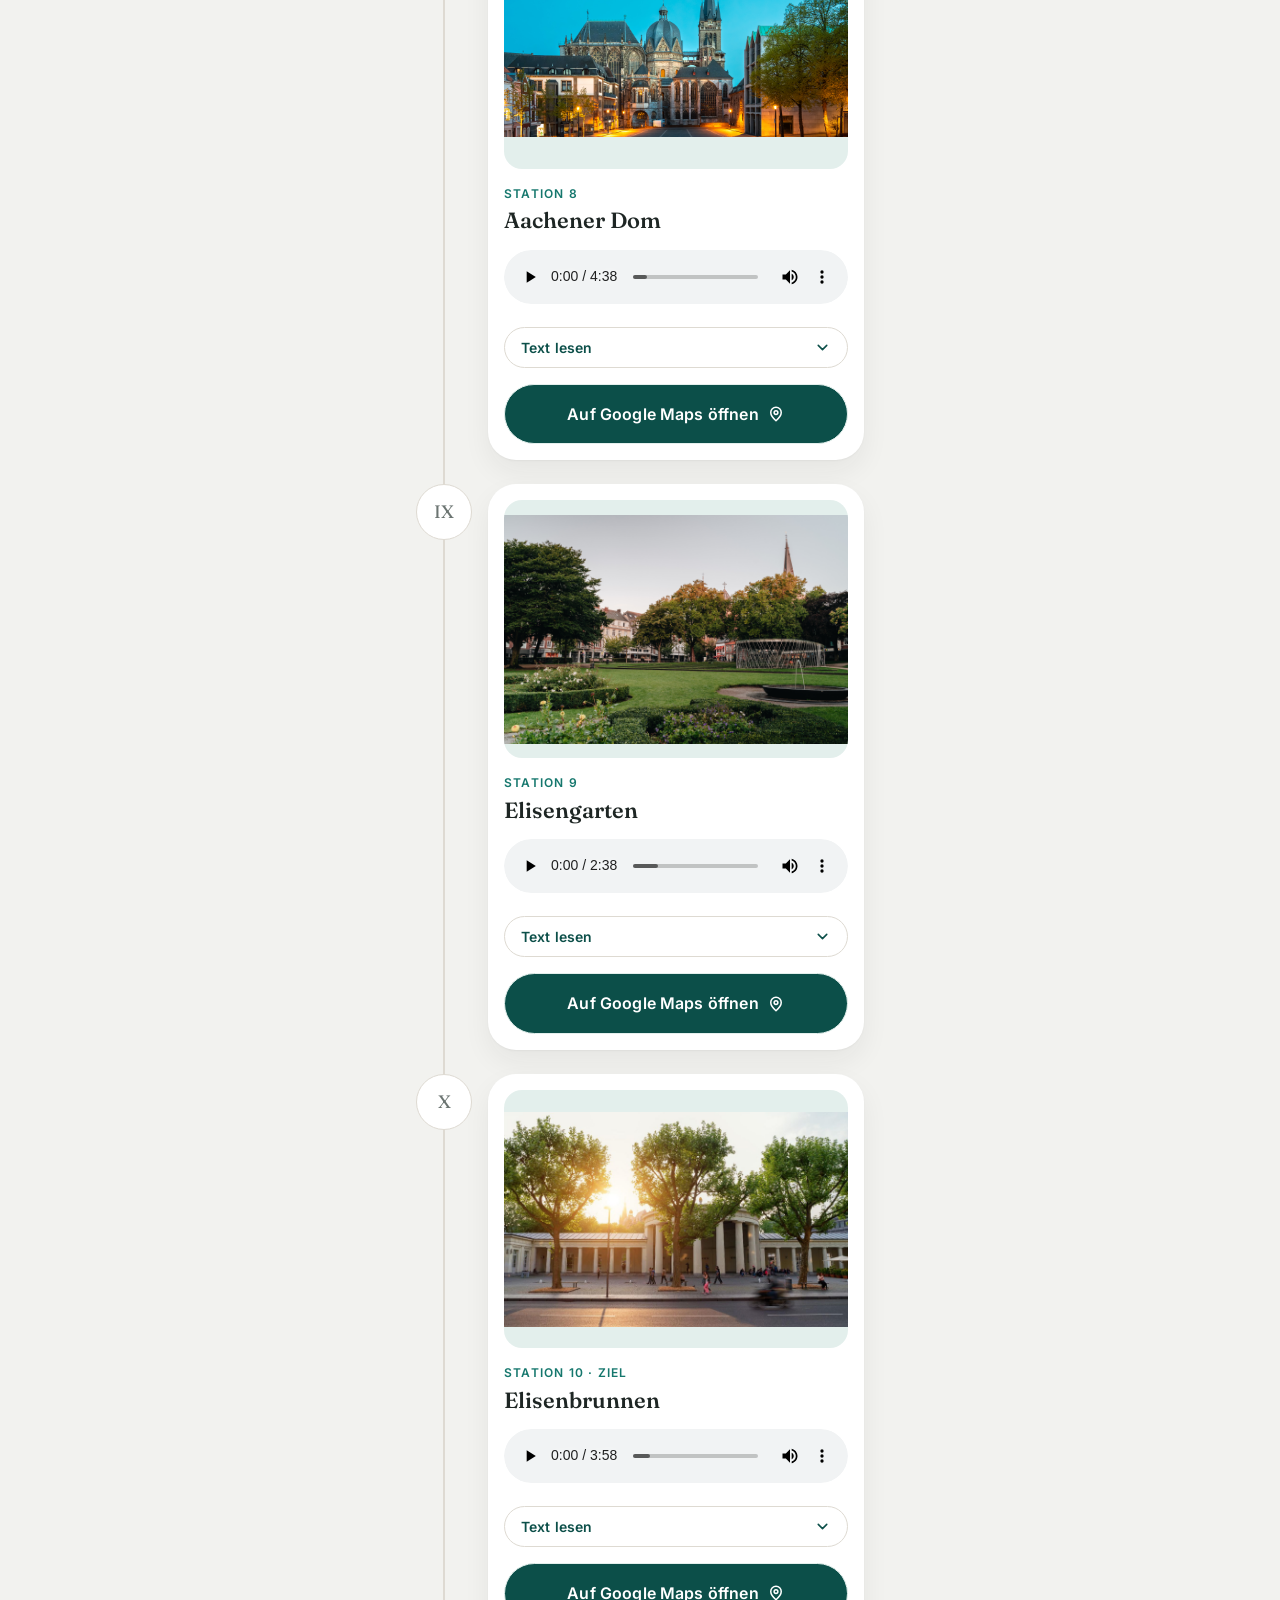
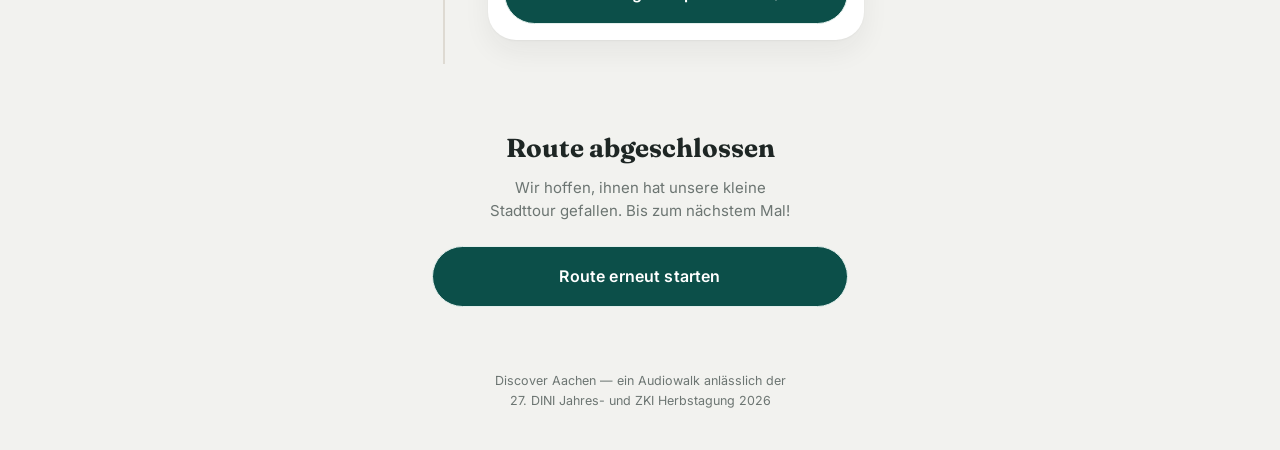
==== commit a3106323: "Update index.html" ====
--- a/index.html
+++ b/index.html
@@ -57,8 +57,8 @@
 
     <div class="hero__meta">
       <div><b id="stationCount">5</b>Stationen</div>
-      <div><b>1,4&nbsp;km</b>Strecke</div>
-      <div><b>~25&nbsp;min</b>Dauer</div>
+      <div><b>1,9&nbsp;km</b>Strecke</div>
+      <div><b>~75&nbsp;min</b>Dauer</div>
     </div>
 
     <a href="#station-1" class="btn btn--ghost" id="startBtn">
